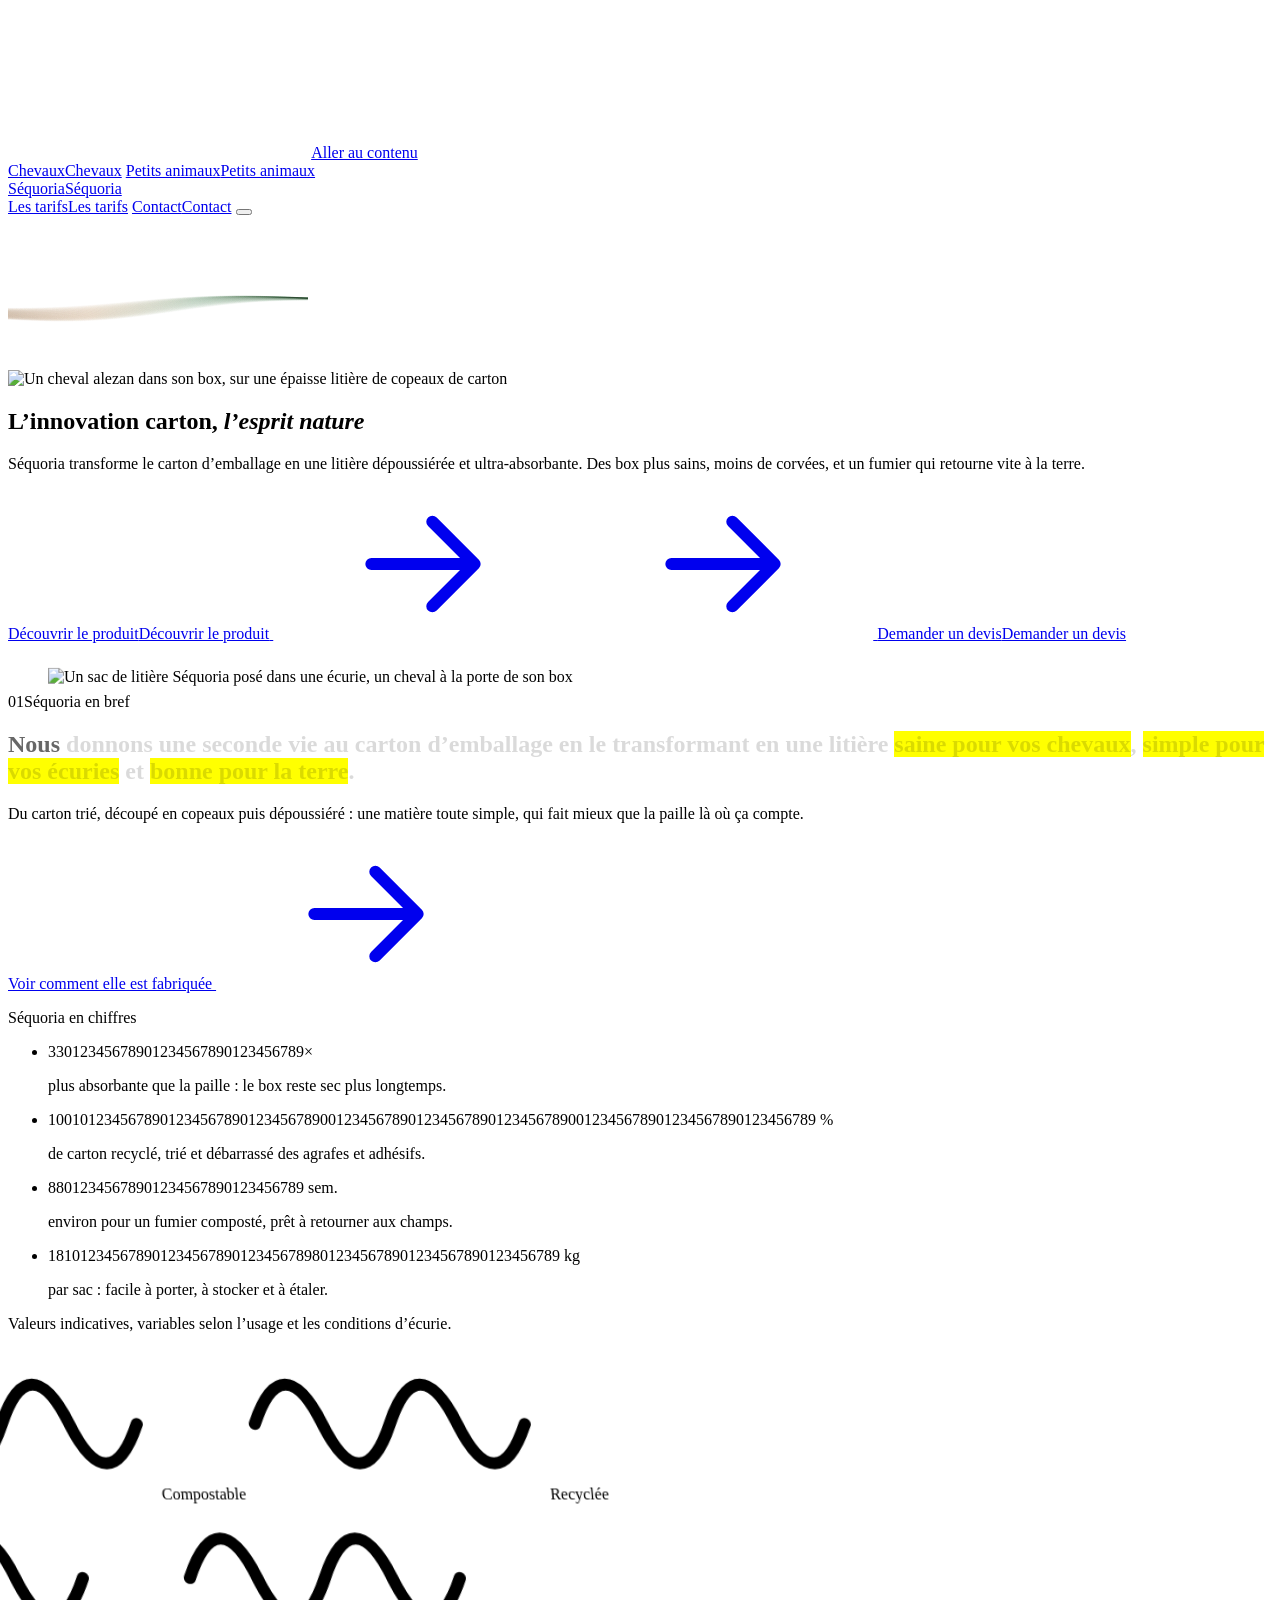
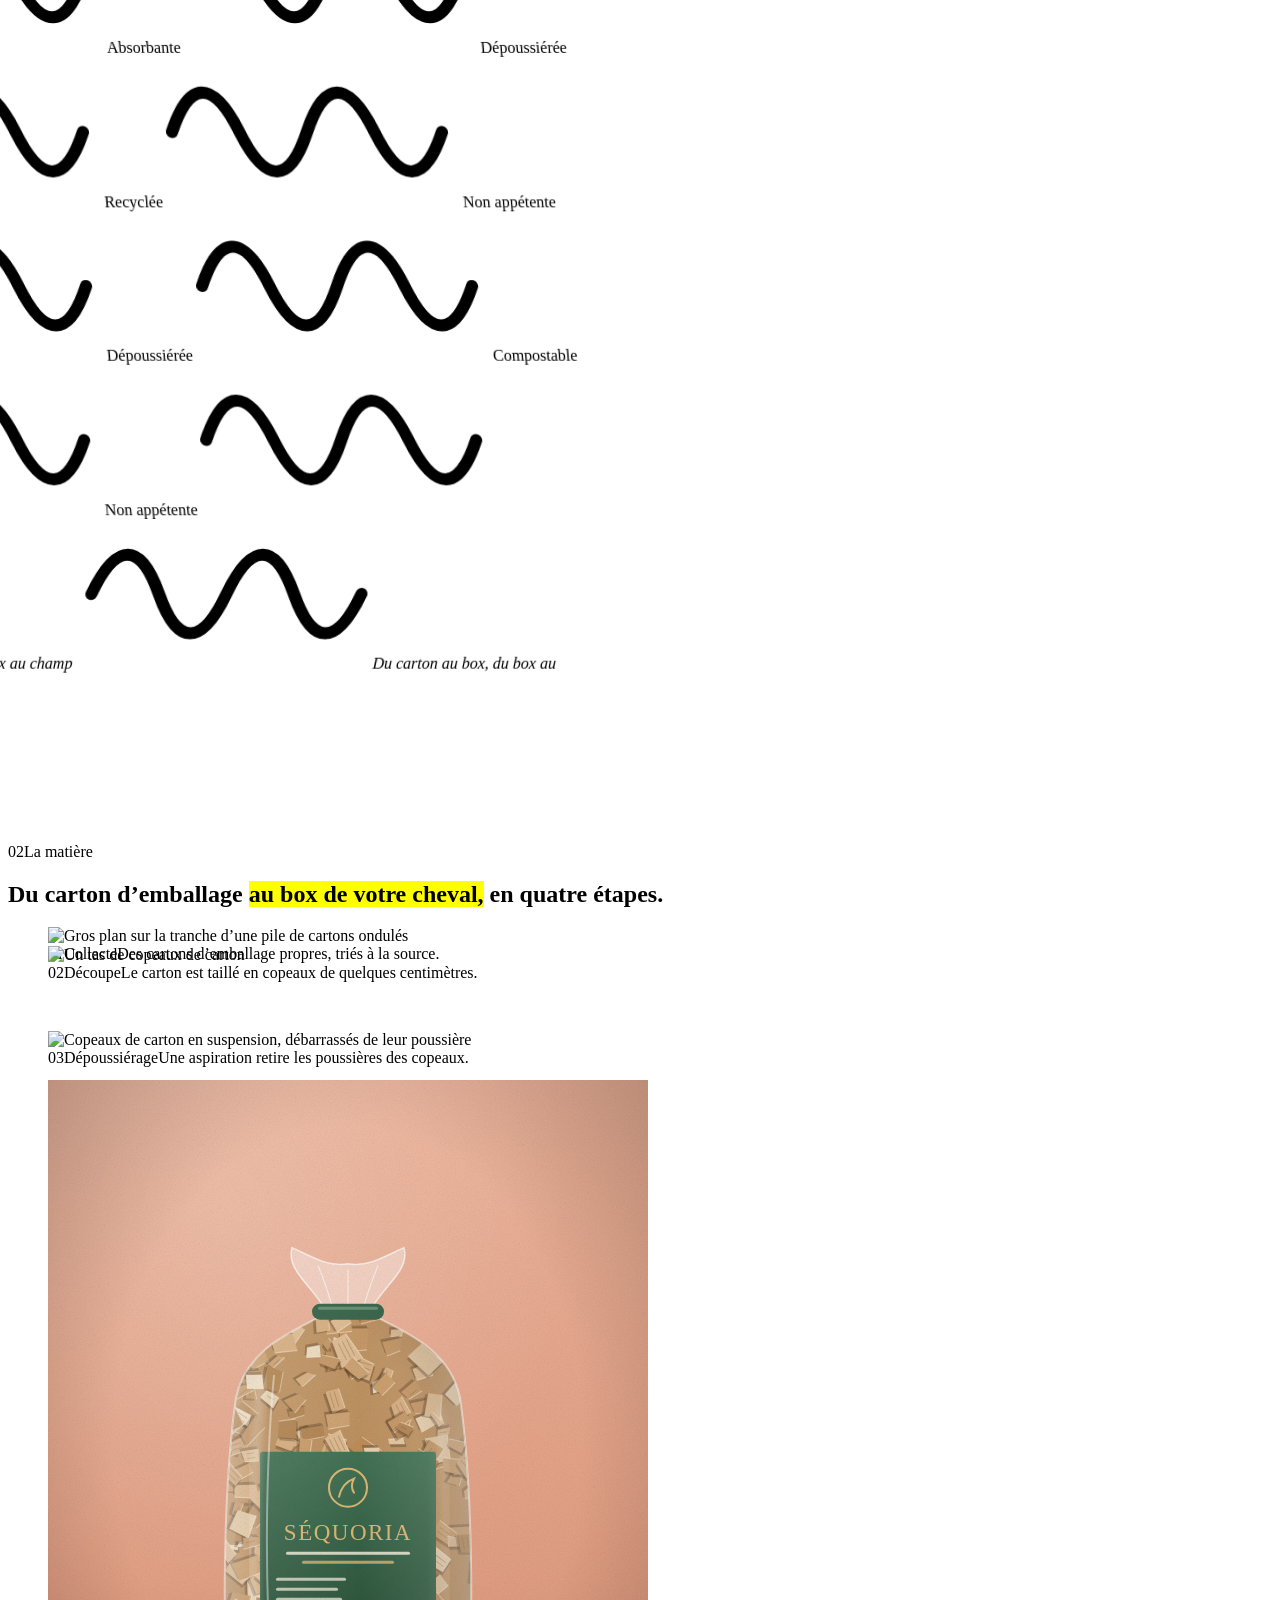
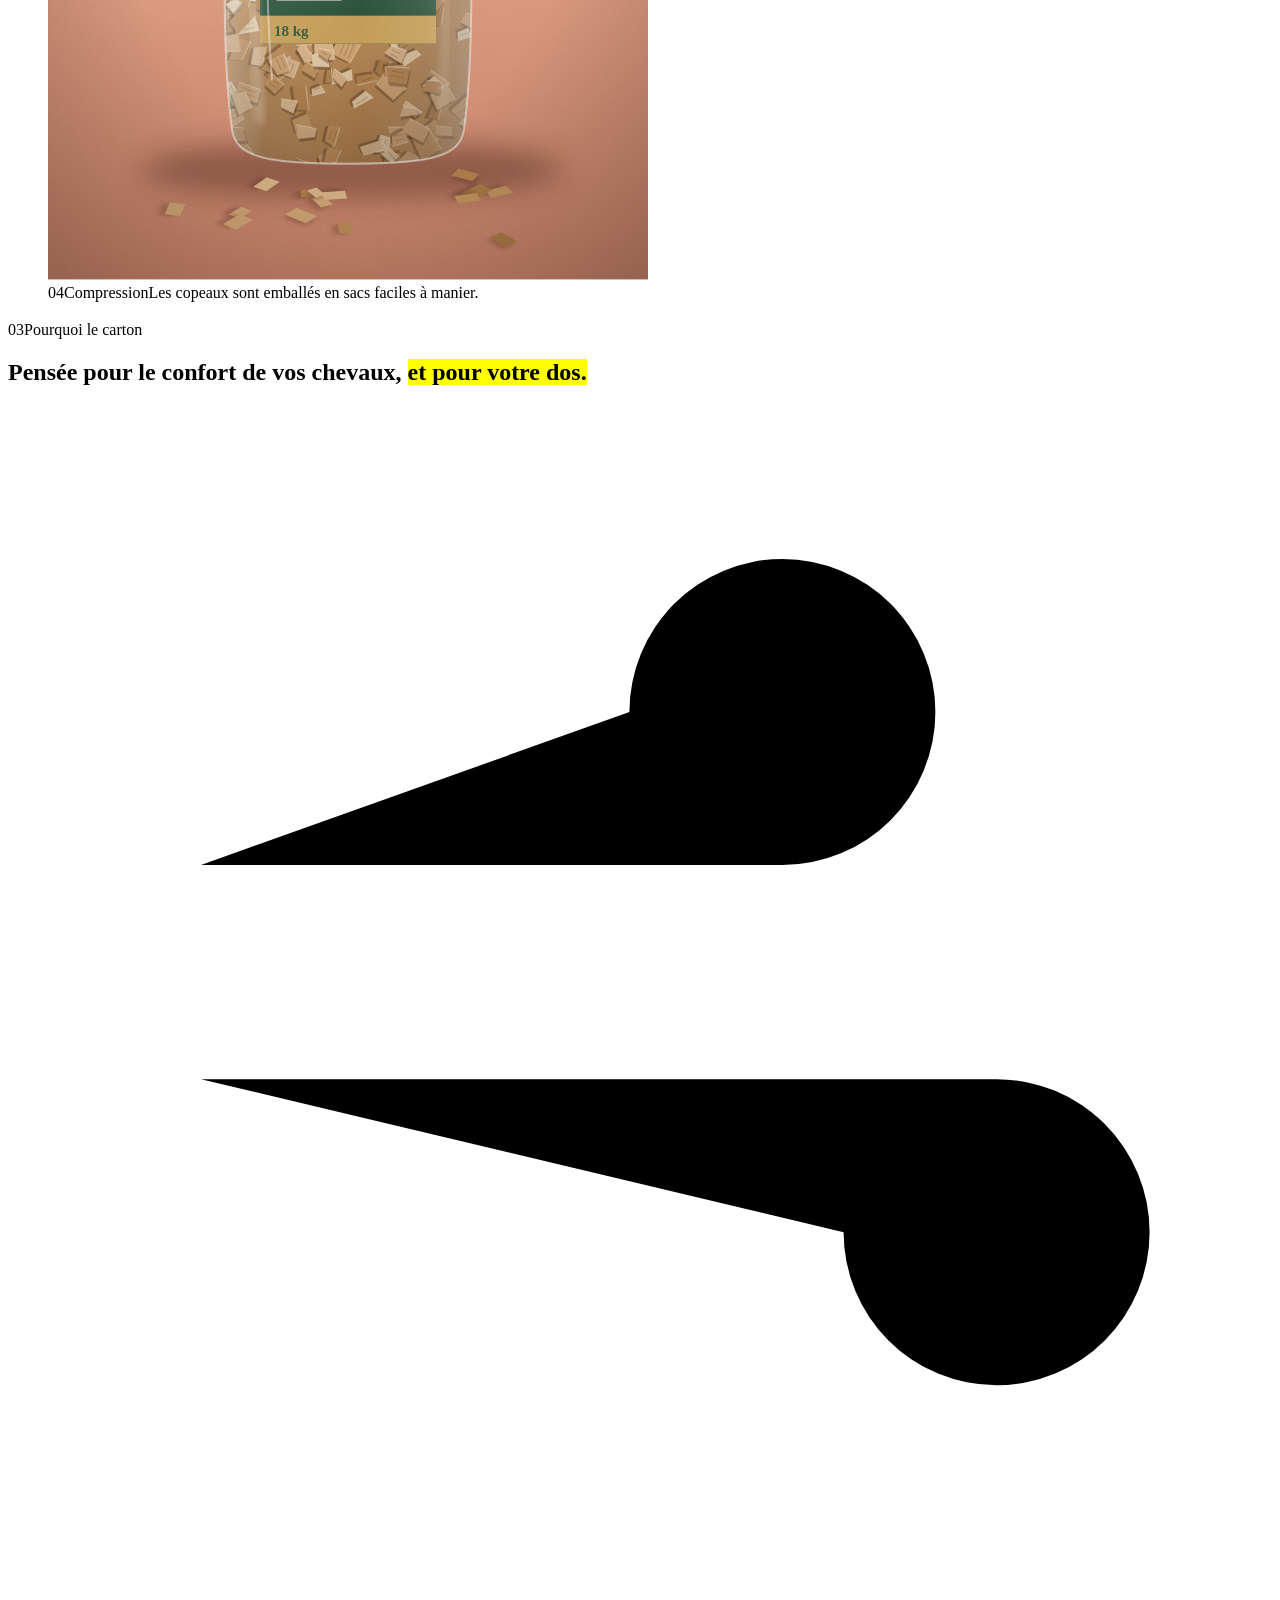
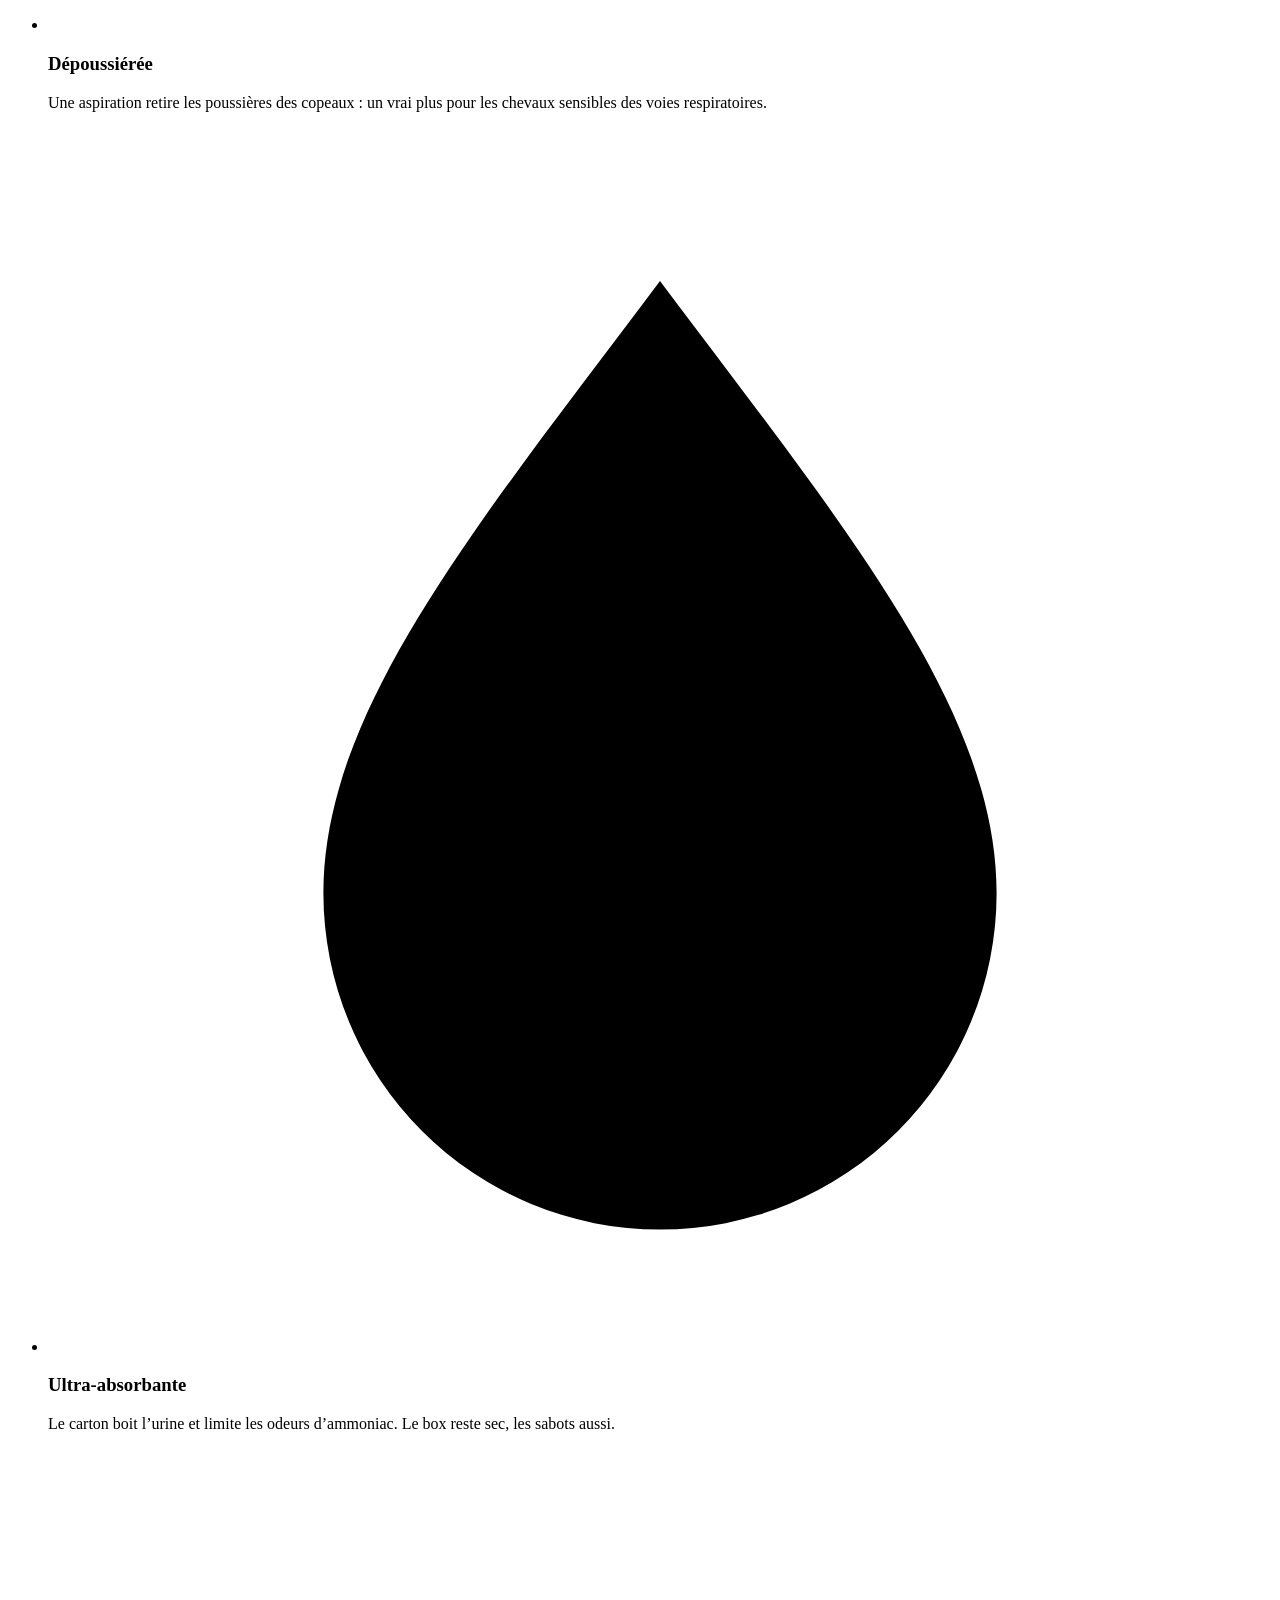
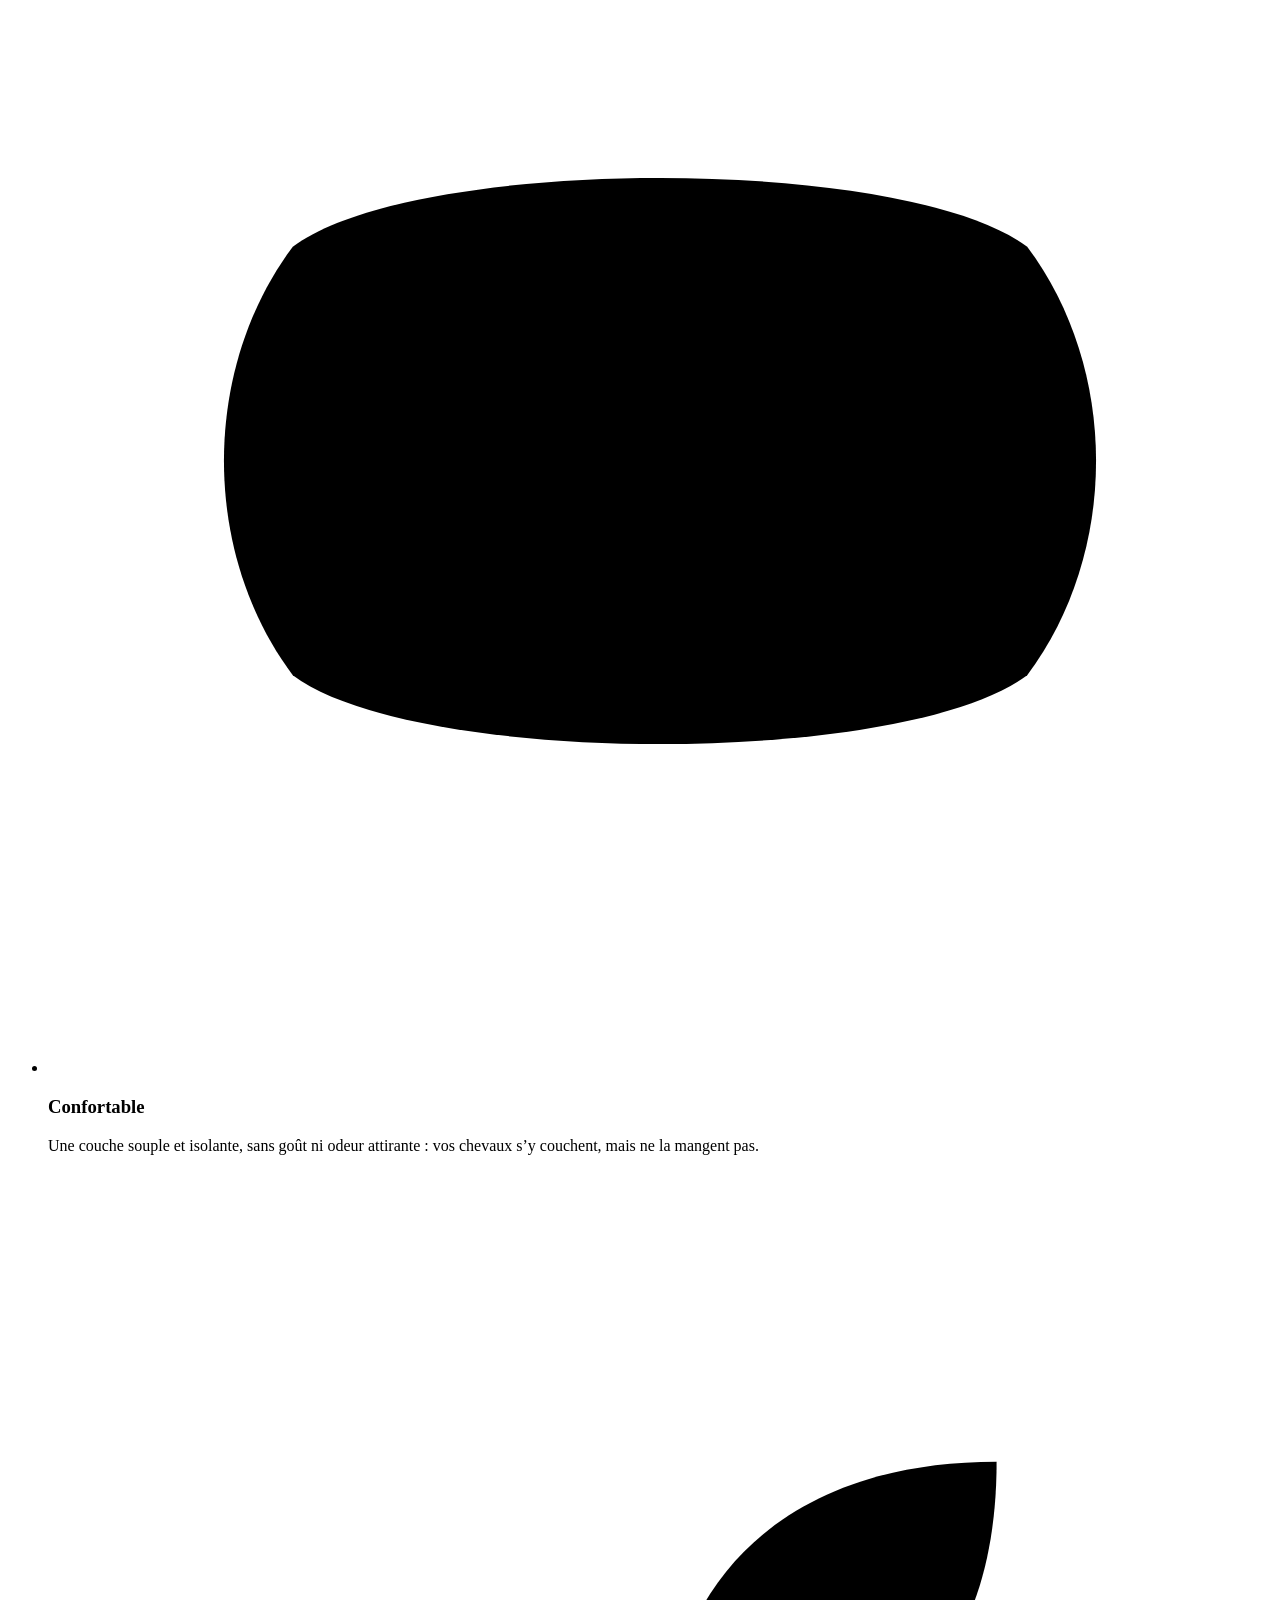
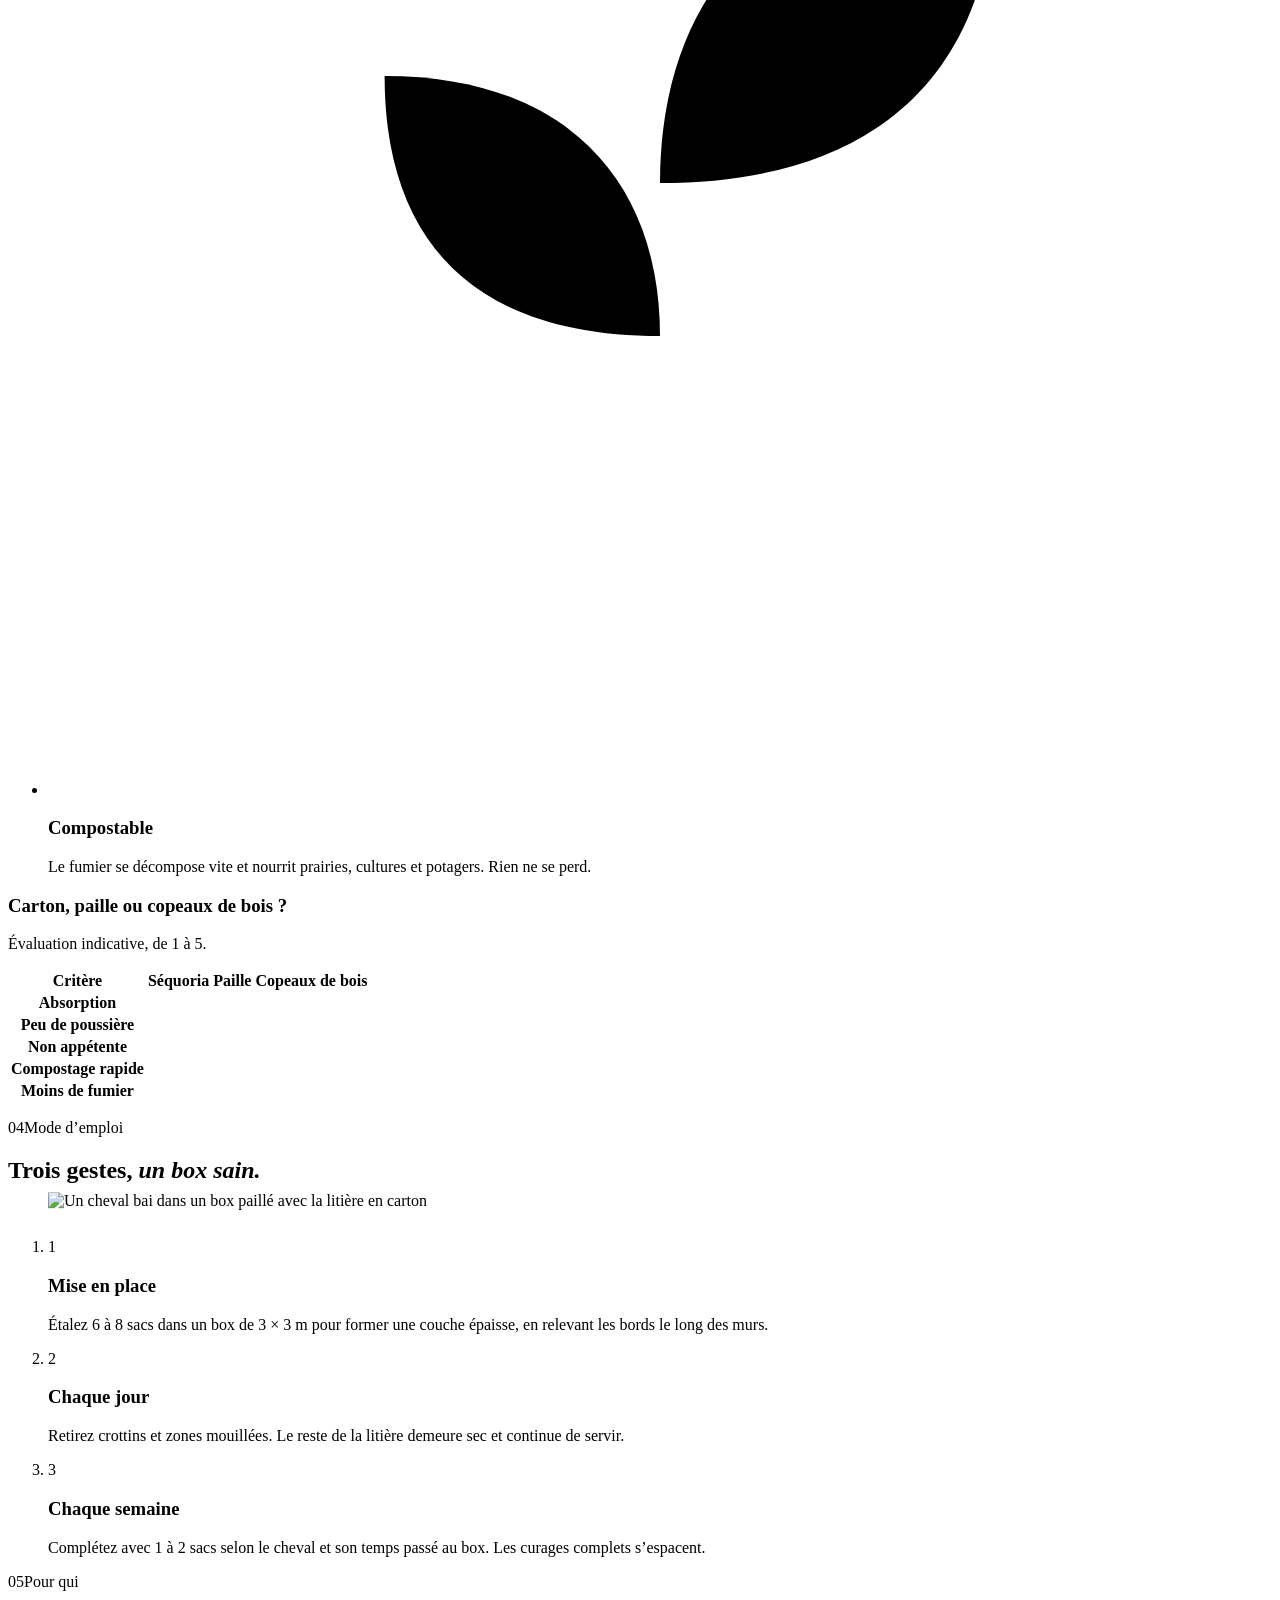
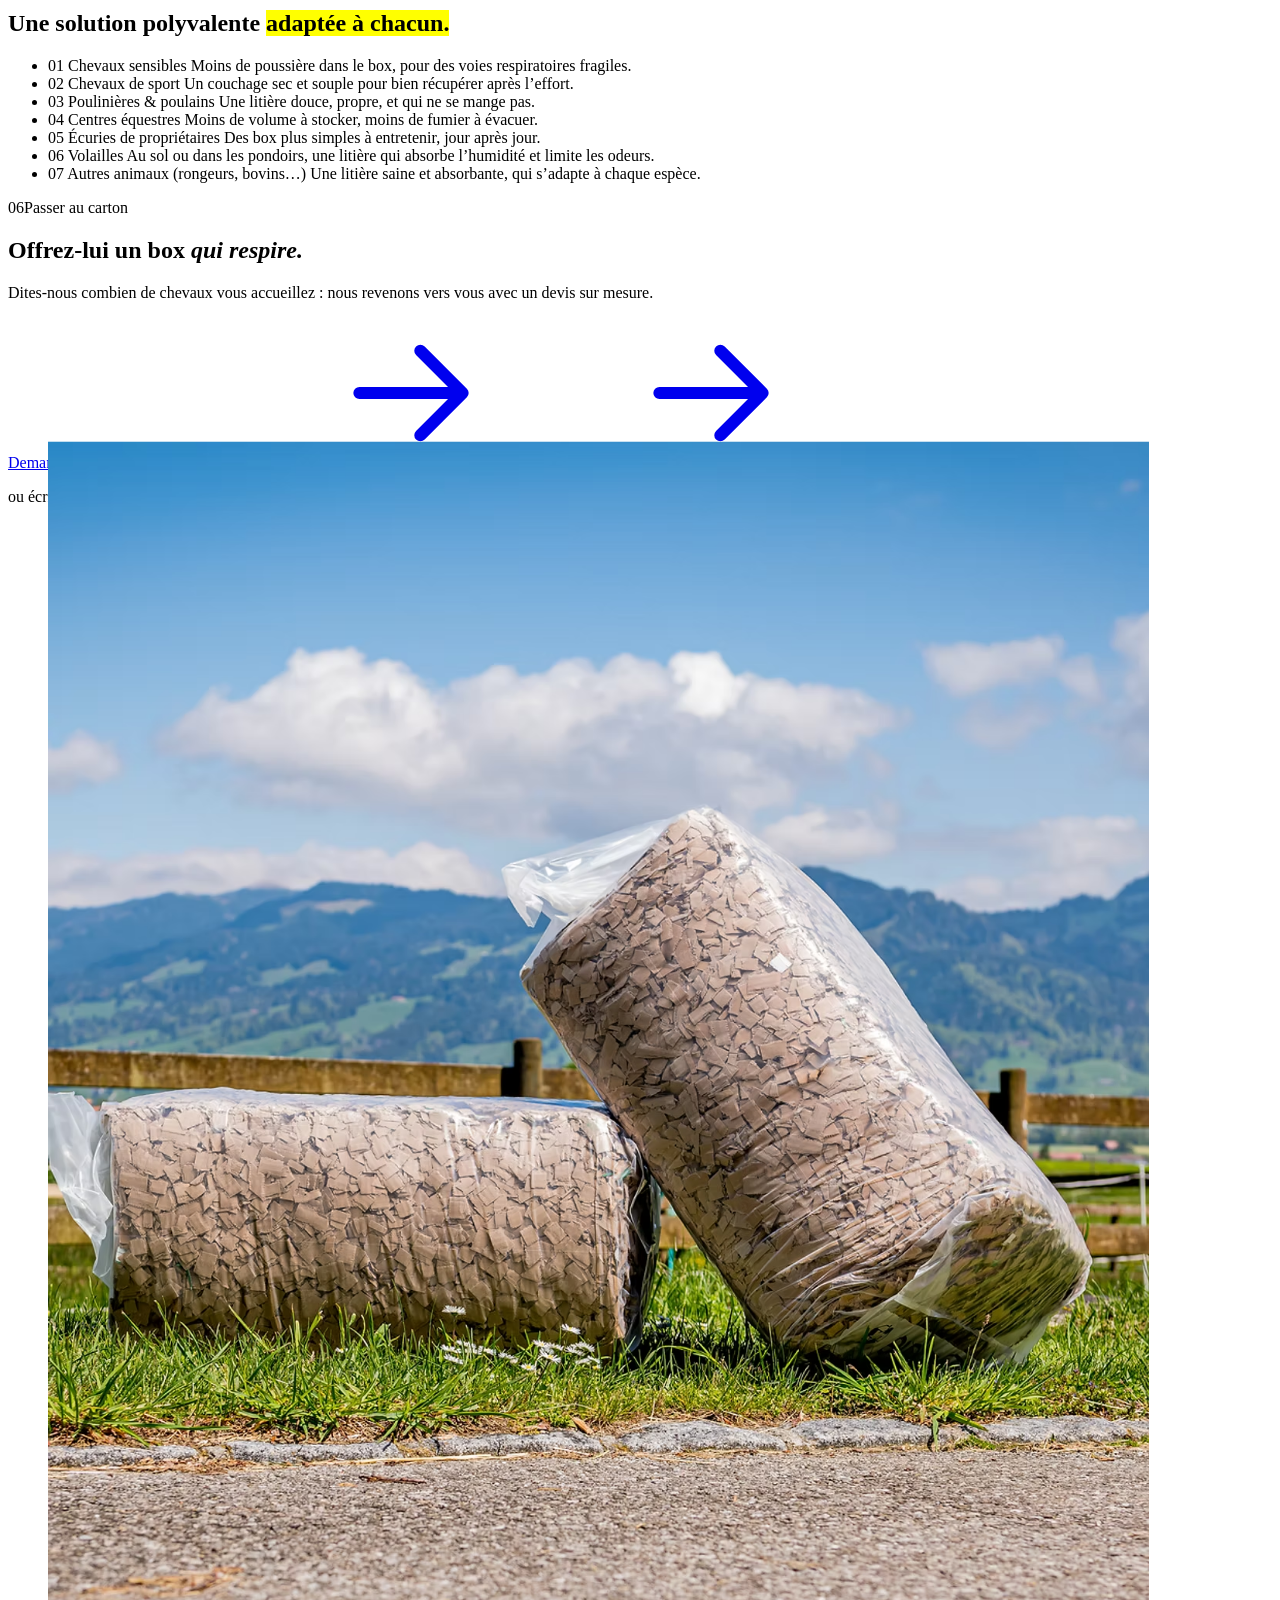
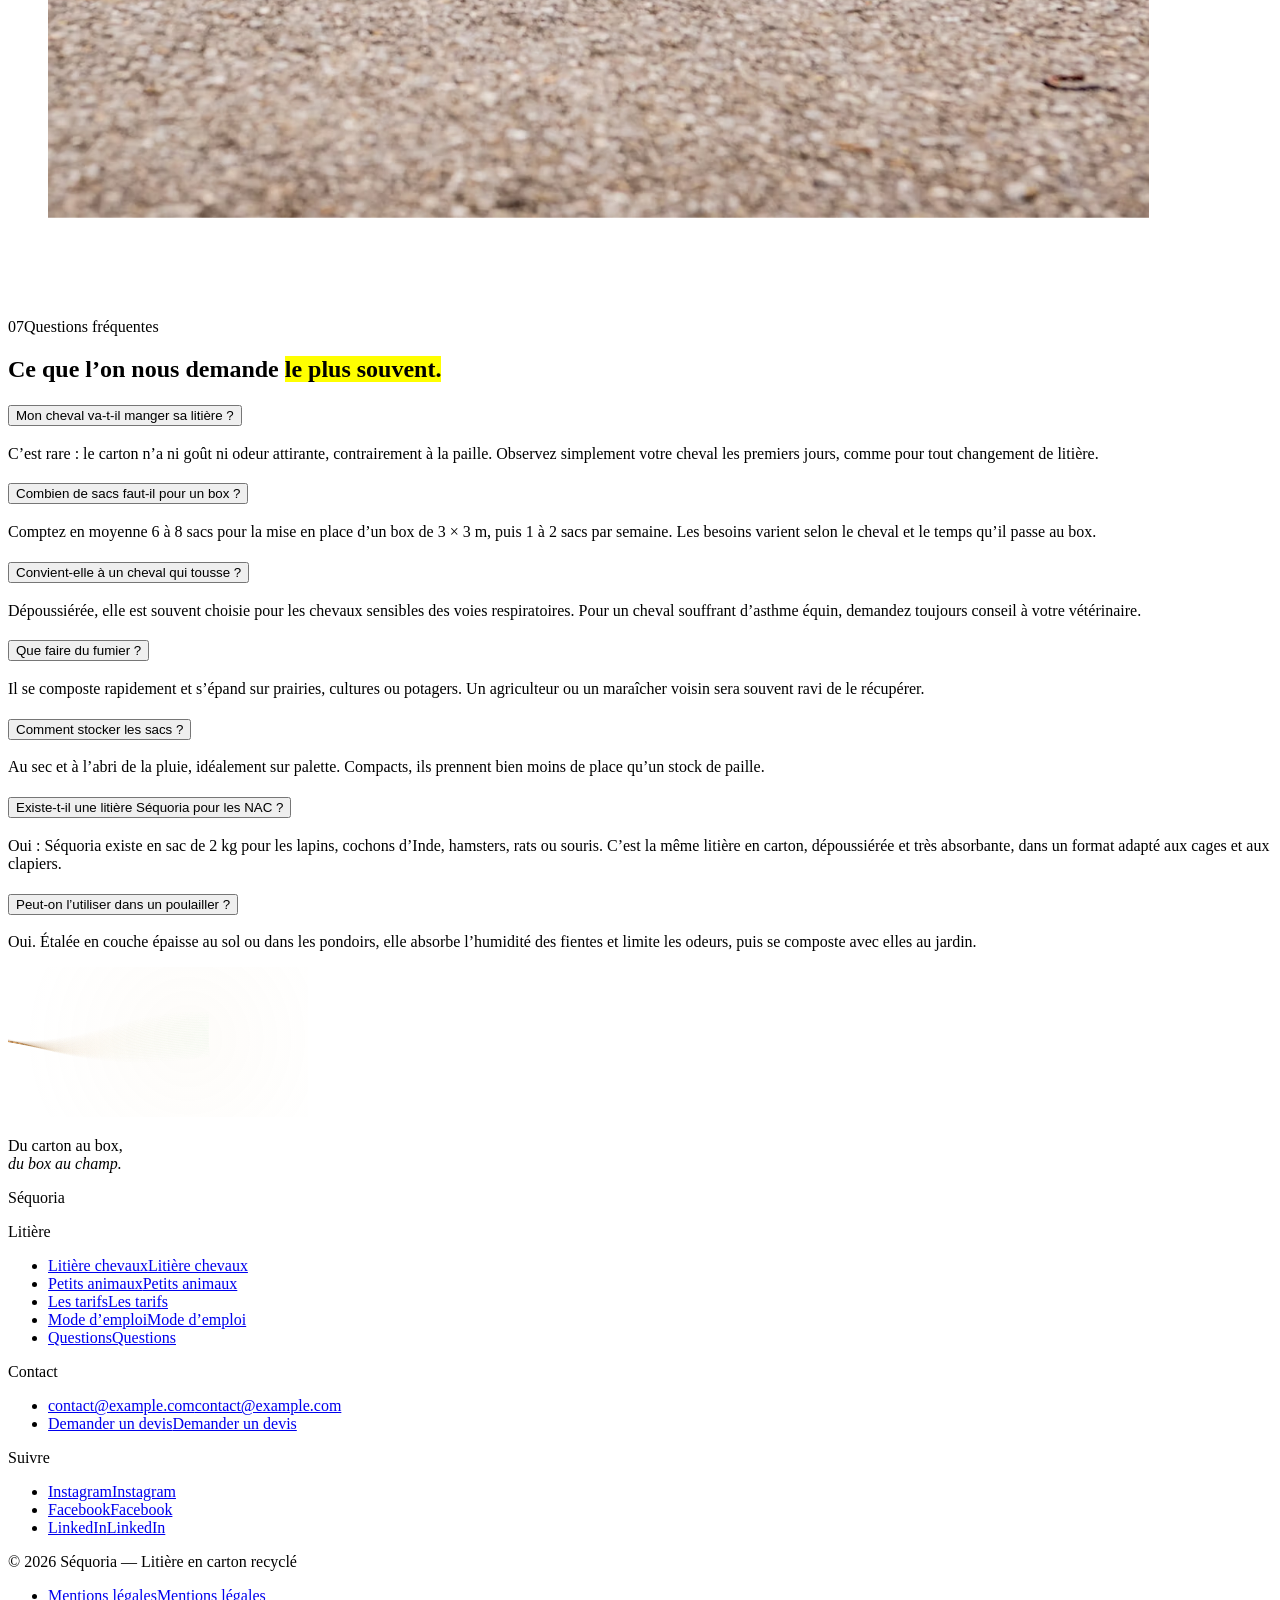
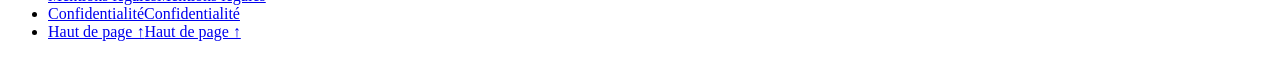
==== index.html @ c85a1c5a "Remplacer « balles » par « sacs » sur tout le site - Mode d'emploi, FAQ et estimateur : quantités ex" ====
<!doctype html>
<html lang="fr">
<head>
  <meta charset="utf-8">
  <meta name="viewport" content="width=device-width, initial-scale=1, viewport-fit=cover">
  <title>Séquoria — Litière en carton recyclé pour chevaux et petits animaux</title>
  <meta name="description" content="Séquoria transforme le carton d’emballage en une litière dépoussiérée, ultra-absorbante et compostable, pour les chevaux et les petits animaux (NAC).">
  <meta name="theme-color" content="#dde9d8">
  <link rel="canonical" href="https://dynaspley.github.io/Sequoria/">
  <meta property="og:type" content="website">
  <meta property="og:locale" content="fr_FR">
  <meta property="og:site_name" content="Séquoria">
  <meta property="og:title" content="Séquoria — Litière en carton recyclé pour chevaux et petits animaux">
  <meta property="og:description" content="Séquoria transforme le carton d’emballage en une litière dépoussiérée, ultra-absorbante et compostable, pour les chevaux et les petits animaux (NAC).">
  <meta property="og:url" content="https://dynaspley.github.io/Sequoria/">
  <meta property="og:image" content="https://dynaspley.github.io/Sequoria/assets/img/og-image.jpg">
  <meta name="twitter:card" content="summary_large_image">
  <link rel="icon" href="assets/img/icons/favicon.svg" type="image/svg+xml">
  <link rel="apple-touch-icon" href="assets/img/icons/apple-touch-icon.png">
  <link rel="manifest" href="site.webmanifest">
  <link rel="preconnect" href="https://fonts.googleapis.com">
  <link rel="preconnect" href="https://fonts.gstatic.com" crossorigin>
  <link rel="stylesheet" href="https://fonts.googleapis.com/css2?family=Fraunces:opsz,wght,SOFT,WONK@9..144,300..500,0..100,0..1&family=Instrument+Serif:ital@0;1&display=swap">
  <link rel="stylesheet" href="assets/css/style.css?v=26">
  <script>
    document.documentElement.classList.add('js');
    // Filet de sécurité : si le script principal ne se charge pas, tout le contenu reste visible.
    setTimeout(function () { if (!window.siteReady) document.documentElement.classList.remove('js'); }, 3000);
  </script>
  <script src="assets/js/main.js?v=26" defer></script>
</head>
<body>
  <svg class="sprite" aria-hidden="true" focusable="false">
    <symbol id="i-arrow" viewBox="0 0 16 16"><path d="M2.5 8h11M9 3.5 13.5 8 9 12.5" fill="none" stroke="currentColor" stroke-width="1.3" stroke-linecap="round" stroke-linejoin="round"/></symbol>
    <symbol id="i-wave" viewBox="0 0 40 20"><path d="M2 10C4.9 3 8.1 3 11 10s6.1 7 9 0 6.1-7 9 0 6.1 7 9 0" fill="none" stroke="currentColor" stroke-width="1.6" stroke-linecap="round"/></symbol>
  </svg>

  <a class="skip-link" href="#contenu">Aller au contenu</a>

  <!-- ============ Navigation flottante ============ -->
  <header class="nav" data-nav>
    <nav class="nav__pill" aria-label="Navigation principale">
      <div class="nav__side">
        <a class="nav__link" href="litiere-chevaux/" data-roll>Chevaux</a>
        <a class="nav__link" href="litiere-nac/" data-roll>Petits animaux</a>
      </div>
      <a class="nav__brand" href="#top" aria-label="Séquoria, retour à l’accueil">
        <span data-roll>Séquoria</span>
      </a>
      <div class="nav__side nav__side--end">
        <a class="nav__link" href="tarifs/" data-roll>Les tarifs</a>
        <a class="nav__link" href="contact/" data-roll>Contact</a>
        <button class="nav__toggle" type="button" aria-expanded="false" aria-controls="menu" aria-label="Ouvrir le menu">
          <span class="nav__dots" aria-hidden="true"><i></i><i></i><i></i></span>
        </button>
      </div>
    </nav>
  </header>

  <div class="menu" id="menu" hidden>
    <div class="menu__inner container">
      <ol class="menu__list">
        <li style="--i:0"><a class="menu__link" href="#top"><span class="menu__num">01</span><span class="menu__label">Accueil</span></a></li>
        <li style="--i:1"><a class="menu__link" href="litiere-chevaux/"><span class="menu__num">02</span><span class="menu__label">Litière chevaux</span></a></li>
        <li style="--i:2"><a class="menu__link" href="litiere-nac/"><span class="menu__num">03</span><span class="menu__label">Litière petits animaux</span></a></li>
        <li style="--i:3"><a class="menu__link" href="tarifs/"><span class="menu__num">04</span><span class="menu__label">Les tarifs</span></a></li>
        <li style="--i:4"><a class="menu__link" href="#usage"><span class="menu__num">05</span><span class="menu__label">Mode d’emploi</span></a></li>
        <li style="--i:5"><a class="menu__link" href="#faq"><span class="menu__num">06</span><span class="menu__label">Questions fréquentes</span></a></li>
        <li style="--i:6"><a class="menu__link" href="contact/"><span class="menu__num">07</span><span class="menu__label">Demander un devis</span></a></li>
      </ol>
      <div class="menu__foot">
        <p>Du carton au box, <em>du box au champ.</em></p>
        <a class="link link--light" href="mailto:contact@example.com">contact@example.com</a>
      </div>
    </div>
  </div>

  <main id="contenu">
    <!-- ============ Hero ============ -->
    <section class="hero" id="top" data-hero>
      <canvas class="hero__canvas" data-ribbon="hero" aria-hidden="true"></canvas>
      <div class="hero__visual">
        <img src="assets/img/photos/sequoria-cheval-copeaux.jpg" alt="Un cheval alezan dans son box, sur une épaisse litière de copeaux de carton" width="1264" height="843" fetchpriority="high" decoding="async">
      </div>
      <div class="hero__veil" aria-hidden="true"></div>
      <div class="hero__inner container">
        <div class="hero__main">
          <h1 class="hero__title">
            <span class="hero__line"><span class="hero__line-i">L’innovation</span></span>
            <span class="hero__line"><span class="hero__line-i">carton,</span></span>
            <span class="hero__line hero__line--accent"><em class="hero__line-i">l’esprit nature</em></span>
          </h1>
          <div class="hero__aside">
            <p class="hero__lead" data-hero-fade>Séquoria transforme le carton d’emballage en une litière dépoussiérée et ultra‑absorbante. Des box plus sains, moins de corvées, et un fumier qui retourne vite à la terre.</p>
            <div class="hero__actions" data-hero-fade>
              <a class="btn btn--primary" href="litiere-chevaux/" data-magnetic>
                <span class="btn__label" data-roll>Découvrir le produit</span>
                <span class="btn__icon" aria-hidden="true"><svg><use href="#i-arrow"/></svg><svg><use href="#i-arrow"/></svg></span>
              </a>
              <a class="btn btn--ghost" href="contact/" data-magnetic>
                <span class="btn__label" data-roll>Demander un devis</span>
              </a>
            </div>
          </div>
        </div>
      </div>
    </section>

    <div class="sheet">
      <!-- ============ 01 — Séquoria en bref ============ -->
      <section class="section manifesto" id="manifeste">
        <div class="container">
          <div class="intro-card">
            <figure class="photo intro-card__photo" data-photo>
              <div class="photo__media" data-speed="-0.04">
                <img src="assets/img/photos/sequoria-sac-ecurie.jpg" alt="Un sac de litière Séquoria posé dans une écurie, un cheval à la porte de son box" width="1407" height="768" loading="lazy" decoding="async">
              </div>
            </figure>
            <div class="intro-card__content">
              <p class="kicker" data-reveal><span>01</span>Séquoria en bref</p>
              <h2 class="heading-lg statement" data-fill>Nous donnons une seconde vie au carton d’emballage en le transformant en une litière <mark>saine pour vos chevaux</mark>, <mark>simple pour vos écuries</mark> et <mark>bonne pour la terre</mark>.</h2>
              <p class="manifesto__text" data-reveal>Du carton trié, découpé en copeaux puis dépoussiéré&nbsp;: une matière toute simple, qui fait mieux que la paille là où ça compte.</p>
              <p class="manifesto__more" data-reveal><a class="link" href="#matiere">Voir comment elle est fabriquée <svg class="icon" aria-hidden="true"><use href="#i-arrow"/></svg></a></p>
            </div>
          </div>
        </div>
      </section>

      <!-- ============ Chiffres clés ============ -->
      <!-- Chiffres indicatifs : à remplacer par les données réelles de votre produit. -->
      <section class="stats" aria-labelledby="stats-title">
        <div class="container">
          <p class="kicker" id="stats-title" data-reveal>Séquoria en chiffres</p>
          <ul class="stats__grid">
            <li data-reveal style="--i:0">
              <div class="stat">
                <p class="stat__num"><span data-count="3">3</span><span class="stat__unit">×</span></p>
                <p class="stat__label">plus absorbante que la paille&nbsp;: le box reste sec plus longtemps.</p>
              </div>
            </li>
            <li data-reveal style="--i:1">
              <div class="stat">
                <p class="stat__num"><span data-count="100">100</span><span class="stat__unit">&nbsp;%</span></p>
                <p class="stat__label">de carton recyclé, trié et débarrassé des agrafes et adhésifs.</p>
              </div>
            </li>
            <li data-reveal style="--i:2">
              <div class="stat">
                <p class="stat__num"><span data-count="8">8</span><span class="stat__unit">&nbsp;sem.</span></p>
                <p class="stat__label">environ pour un fumier composté, prêt à retourner aux champs.</p>
              </div>
            </li>
            <li data-reveal style="--i:3">
              <div class="stat">
                <p class="stat__num"><span data-count="18">18</span><span class="stat__unit">&nbsp;kg</span></p>
                <p class="stat__label">par sac&nbsp;: facile à porter, à stocker et à étaler.</p>
              </div>
            </li>
          </ul>
          <p class="stats__note" data-reveal>Valeurs indicatives, variables selon l’usage et les conditions d’écurie.</p>
        </div>
      </section>

      <!-- ============ Bandeau typographique ============ -->
      <section class="band" aria-label="Les qualités de Séquoria">
        <div class="band__row" data-marquee="-1" data-marquee-speed="36">
          <div class="band__track">
            <span class="band__item">Absorbante</span><svg class="band__sep" aria-hidden="true"><use href="#i-wave"/></svg>
            <span class="band__item">Dépoussiérée</span><svg class="band__sep" aria-hidden="true"><use href="#i-wave"/></svg>
            <span class="band__item">Compostable</span><svg class="band__sep" aria-hidden="true"><use href="#i-wave"/></svg>
            <span class="band__item">Recyclée</span><svg class="band__sep" aria-hidden="true"><use href="#i-wave"/></svg>
            <span class="band__item">Non appétente</span><svg class="band__sep" aria-hidden="true"><use href="#i-wave"/></svg>
          </div>
        </div>
        <div class="band__row band__row--alt" data-marquee="1" data-marquee-speed="28">
          <div class="band__track">
            <span class="band__item"><em>Du carton au box, du box au champ</em></span><svg class="band__sep" aria-hidden="true"><use href="#i-wave"/></svg>
          </div>
        </div>
      </section>

      <!-- ============ 02 — La matière ============ -->
      <section class="section matiere" id="matiere">
        <div class="container">
          <header class="section-head center">
            <p class="kicker" data-reveal><span>02</span>La matière</p>
            <h2 class="heading-lg" data-split>Du carton d’emballage <mark>au box de votre cheval</mark>, en quatre étapes.</h2>
          </header>
          <!-- Visuels provisoires : remplacez les SVG par vos photos produit (format 3:4). -->
          <div class="specimens">
            <figure class="specimen" style="--i:0">
              <div class="specimen__frame"><div class="specimen__media"><img class="specimen__img" src="assets/img/illustrations/specimen-cannelure.svg" alt="Gros plan sur la tranche d’une pile de cartons ondulés" width="600" height="800" loading="lazy"></div></div>
              <figcaption class="specimen__cap"><span class="specimen__num">01</span><span class="specimen__title">Collecte</span><span class="specimen__text">Des cartons d’emballage propres, triés à la source.</span></figcaption>
            </figure>
            <figure class="specimen" style="--i:1" data-speed="-0.06">
              <div class="specimen__frame"><div class="specimen__media"><img class="specimen__img" src="assets/img/illustrations/specimen-copeaux.svg" alt="Un tas de copeaux de carton" width="600" height="800" loading="lazy"></div></div>
              <figcaption class="specimen__cap"><span class="specimen__num">02</span><span class="specimen__title">Découpe</span><span class="specimen__text">Le carton est taillé en copeaux de quelques centimètres.</span></figcaption>
            </figure>
            <figure class="specimen" style="--i:2">
              <div class="specimen__frame"><div class="specimen__media"><img class="specimen__img" src="assets/img/illustrations/specimen-depoussierage.svg" alt="Copeaux de carton en suspension, débarrassés de leur poussière" width="600" height="800" loading="lazy"></div></div>
              <figcaption class="specimen__cap"><span class="specimen__num">03</span><span class="specimen__title">Dépoussiérage</span><span class="specimen__text">Une aspiration retire les poussières des copeaux.</span></figcaption>
            </figure>
            <figure class="specimen" style="--i:3" data-speed="-0.06">
              <div class="specimen__frame"><div class="specimen__media"><img class="specimen__img" src="assets/img/illustrations/specimen-sac.svg" alt="Un sac de litière Séquoria rempli de copeaux de carton, fermé par un lien" width="600" height="800" loading="lazy"></div></div>
              <figcaption class="specimen__cap"><span class="specimen__num">04</span><span class="specimen__title">Compression</span><span class="specimen__text">Les copeaux sont emballés en sacs faciles à manier.</span></figcaption>
            </figure>
          </div>
        </div>
      </section>

      <!-- ============ 03 — Avantages ============ -->
      <section class="section avantages" id="avantages">
        <div class="container">
          <header class="section-head center">
            <p class="kicker" data-reveal><span>03</span>Pourquoi le carton</p>
            <h2 class="heading-lg" data-split>Pensée pour le confort de vos chevaux, <mark>et pour votre dos</mark>.</h2>
          </header>
          <ul class="benefits">
            <li data-reveal style="--i:0">
              <article class="benefit">
                <svg class="benefit__icon" viewBox="0 0 40 40" aria-hidden="true"><path pathLength="1" d="M5 15h19a5 5 0 1 0-5-5"/><path pathLength="1" d="M5 22h26a5 5 0 1 1-5 5"/><path pathLength="1" d="M5 29h12"/></svg>
                <h3 class="benefit__title">Dépoussiérée</h3>
                <p class="benefit__text">Une aspiration retire les poussières des copeaux&nbsp;: un vrai plus pour les chevaux sensibles des voies respiratoires.</p>
              </article>
            </li>
            <li data-reveal style="--i:1">
              <article class="benefit">
                <svg class="benefit__icon" viewBox="0 0 40 40" aria-hidden="true"><path pathLength="1" d="M20 5c6 8 11 14 11 20a11 11 0 0 1-22 0c0-6 5-12 11-20Z"/><path pathLength="1" d="M14.5 26a5.5 5.5 0 0 0 5.5 5.5"/></svg>
                <h3 class="benefit__title">Ultra‑absorbante</h3>
                <p class="benefit__text">Le carton boit l’urine et limite les odeurs d’ammoniac. Le box reste sec, les sabots aussi.</p>
              </article>
            </li>
            <li data-reveal style="--i:2">
              <article class="benefit">
                <svg class="benefit__icon" viewBox="0 0 40 40" aria-hidden="true"><path pathLength="1" d="M8 13c4-3 20-3 24 0 3 4 3 10 0 14-4 3-20 3-24 0-3-4-3-10 0-14Z"/><path pathLength="1" d="M12 20h16"/></svg>
                <h3 class="benefit__title">Confortable</h3>
                <p class="benefit__text">Une couche souple et isolante, sans goût ni odeur attirante&nbsp;: vos chevaux s’y couchent, mais ne la mangent pas.</p>
              </article>
            </li>
            <li data-reveal style="--i:3">
              <article class="benefit">
                <svg class="benefit__icon" viewBox="0 0 40 40" aria-hidden="true"><path pathLength="1" d="M20 34V17"/><path pathLength="1" d="M20 20c0-6.5 4-10.5 11-10.5 0 7-4 10.5-11 10.5Z"/><path pathLength="1" d="M20 25c0-5-3-8.5-9-8.5 0 5.5 3 8.5 9 8.5Z"/><path pathLength="1" d="M11 34h18"/></svg>
                <h3 class="benefit__title">Compostable</h3>
                <p class="benefit__text">Le fumier se décompose vite et nourrit prairies, cultures et potagers. Rien ne se perd.</p>
              </article>
            </li>
          </ul>

          <!-- Évaluation indicative : à valider avec vos propres essais. -->
          <div class="compare" data-reveal>
            <div class="compare__head">
              <h3 class="heading-sm">Carton, paille ou copeaux de bois&nbsp;?</h3>
              <p class="compare__note">Évaluation indicative, de 1 à 5.</p>
            </div>
            <table class="compare__table">
              <thead>
                <tr>
                  <th scope="col"><span class="sr-only">Critère</span></th>
                  <th scope="col" class="is-us"><span class="tag">Séquoria</span></th>
                  <th scope="col">Paille</th>
                  <th scope="col">Copeaux de bois</th>
                </tr>
              </thead>
              <tbody>
                <tr>
                  <th scope="row">Absorption</th>
                  <td class="is-us"><span class="rating" data-v="5" role="img" aria-label="5 sur 5"><i></i><i></i><i></i><i></i><i></i></span></td>
                  <td><span class="rating" data-v="2" role="img" aria-label="2 sur 5"><i></i><i></i><i></i><i></i><i></i></span></td>
                  <td><span class="rating" data-v="3" role="img" aria-label="3 sur 5"><i></i><i></i><i></i><i></i><i></i></span></td>
                </tr>
                <tr>
                  <th scope="row">Peu de poussière</th>
                  <td class="is-us"><span class="rating" data-v="5" role="img" aria-label="5 sur 5"><i></i><i></i><i></i><i></i><i></i></span></td>
                  <td><span class="rating" data-v="2" role="img" aria-label="2 sur 5"><i></i><i></i><i></i><i></i><i></i></span></td>
                  <td><span class="rating" data-v="3" role="img" aria-label="3 sur 5"><i></i><i></i><i></i><i></i><i></i></span></td>
                </tr>
                <tr>
                  <th scope="row">Non appétente</th>
                  <td class="is-us"><span class="rating" data-v="5" role="img" aria-label="5 sur 5"><i></i><i></i><i></i><i></i><i></i></span></td>
                  <td><span class="rating" data-v="1" role="img" aria-label="1 sur 5"><i></i><i></i><i></i><i></i><i></i></span></td>
                  <td><span class="rating" data-v="5" role="img" aria-label="5 sur 5"><i></i><i></i><i></i><i></i><i></i></span></td>
                </tr>
                <tr>
                  <th scope="row">Compostage rapide</th>
                  <td class="is-us"><span class="rating" data-v="5" role="img" aria-label="5 sur 5"><i></i><i></i><i></i><i></i><i></i></span></td>
                  <td><span class="rating" data-v="4" role="img" aria-label="4 sur 5"><i></i><i></i><i></i><i></i><i></i></span></td>
                  <td><span class="rating" data-v="2" role="img" aria-label="2 sur 5"><i></i><i></i><i></i><i></i><i></i></span></td>
                </tr>
                <tr>
                  <th scope="row">Moins de fumier</th>
                  <td class="is-us"><span class="rating" data-v="4" role="img" aria-label="4 sur 5"><i></i><i></i><i></i><i></i><i></i></span></td>
                  <td><span class="rating" data-v="1" role="img" aria-label="1 sur 5"><i></i><i></i><i></i><i></i><i></i></span></td>
                  <td><span class="rating" data-v="3" role="img" aria-label="3 sur 5"><i></i><i></i><i></i><i></i><i></i></span></td>
                </tr>
              </tbody>
            </table>
          </div>
        </div>
      </section>

      <!-- ============ 04 — Mode d'emploi ============ -->
      <section class="section usage" id="usage">
        <div class="container">
          <div class="usage__panel" data-usage>
            <div class="usage__intro">
              <header class="usage__head">
                <p class="kicker kicker--light" data-reveal><span>04</span>Mode d’emploi</p>
                <h2 class="display" data-split>Trois gestes, <em>un box sain.</em></h2>
              </header>
              <figure class="photo usage__photo" data-photo>
                <div class="photo__media" data-speed="-0.05">
                  <picture>
                    <source type="image/avif" srcset="assets/img/photos/sequoria-box-cheval.avif">
                    <img src="assets/img/photos/sequoria-box-cheval.jpg" alt="Un cheval bai dans un box paillé avec la litière en carton" width="1080" height="710" loading="lazy" decoding="async">
                  </picture>
                </div>
              </figure>
            </div>
            <div class="usage__body">
              <div class="usage__track" aria-hidden="true"><span class="usage__fill"></span></div>
              <ol class="steps">
                <li class="step">
                  <span class="step__num" aria-hidden="true">1</span>
                  <h3 class="step__title">Mise en place</h3>
                  <p class="step__text">Étalez 6 à 8 sacs dans un box de 3&nbsp;×&nbsp;3&nbsp;m pour former une couche épaisse, en relevant les bords le long des murs.</p>
                </li>
                <li class="step">
                  <span class="step__num" aria-hidden="true">2</span>
                  <h3 class="step__title">Chaque jour</h3>
                  <p class="step__text">Retirez crottins et zones mouillées. Le reste de la litière demeure sec et continue de servir.</p>
                </li>
                <li class="step">
                  <span class="step__num" aria-hidden="true">3</span>
                  <h3 class="step__title">Chaque semaine</h3>
                  <p class="step__text">Complétez avec 1 à 2 sacs selon le cheval et son temps passé au box. Les curages complets s’espacent.</p>
                </li>
              </ol>
            </div>
          </div>
        </div>
      </section>

      <!-- ============ 05 — Pour qui ============ -->
      <section class="section audience" id="pour-qui">
        <div class="container">
          <header class="section-head center">
            <p class="kicker" data-reveal><span>05</span>Pour qui</p>
            <h2 class="heading-lg" data-split>Une solution polyvalente <mark>adaptée à chacun</mark>.</h2>
          </header>
          <ul class="audience__list">
            <li class="audience__item" data-reveal style="--i:0">
              <span class="audience__num">01</span>
              <span class="audience__title">Chevaux sensibles</span>
              <span class="audience__desc">Moins de poussière dans le box, pour des voies respiratoires fragiles.</span>
            </li>
            <li class="audience__item" data-reveal style="--i:1">
              <span class="audience__num">02</span>
              <span class="audience__title">Chevaux de sport</span>
              <span class="audience__desc">Un couchage sec et souple pour bien récupérer après l’effort.</span>
            </li>
            <li class="audience__item" data-reveal style="--i:2">
              <span class="audience__num">03</span>
              <span class="audience__title">Poulinières &amp; poulains</span>
              <span class="audience__desc">Une litière douce, propre, et qui ne se mange pas.</span>
            </li>
            <li class="audience__item" data-reveal style="--i:3">
              <span class="audience__num">04</span>
              <span class="audience__title">Centres équestres</span>
              <span class="audience__desc">Moins de volume à stocker, moins de fumier à évacuer.</span>
            </li>
            <li class="audience__item" data-reveal style="--i:4">
              <span class="audience__num">05</span>
              <span class="audience__title">Écuries de propriétaires</span>
              <span class="audience__desc">Des box plus simples à entretenir, jour après jour.</span>
            </li>
            <li class="audience__item" data-reveal style="--i:5">
              <span class="audience__num">06</span>
              <span class="audience__title">Volailles</span>
              <span class="audience__desc">Au sol ou dans les pondoirs, une litière qui absorbe l’humidité et limite les odeurs.</span>
            </li>
            <li class="audience__item" data-reveal style="--i:6">
              <span class="audience__num">07</span>
              <span class="audience__title">Autres animaux <span class="audience__hint">(rongeurs, bovins…)</span></span>
              <span class="audience__desc">Une litière saine et absorbante, qui s’adapte à chaque espèce.</span>
            </li>
          </ul>
        </div>
      </section>

      <!-- ============ 06 — Passer au carton ============ -->
      <section class="section cta" id="contact">
        <div class="container cta__grid">
          <div class="cta__content">
            <p class="kicker" data-reveal><span>06</span>Passer au carton</p>
            <h2 class="display" data-split>Offrez-lui un box <em>qui respire.</em></h2>
            <p class="cta__text" data-reveal>Dites-nous combien de chevaux vous accueillez&nbsp;: nous revenons vers vous avec un devis sur mesure.</p>
            <div class="cta__actions" data-reveal>
              <a class="btn btn--primary btn--lg" href="contact/" data-magnetic>
                <span class="btn__label" data-roll>Demander un devis</span>
                <span class="btn__icon" aria-hidden="true"><svg><use href="#i-arrow"/></svg><svg><use href="#i-arrow"/></svg></span>
              </a>
            </div>
            <p class="cta__small" data-reveal>ou écrivez-nous à <a class="link" href="mailto:contact@example.com">contact@example.com</a></p>
          </div>
          <figure class="photo cta__photo" data-photo>
            <div class="photo__media" data-speed="-0.06">
              <picture>
                <source type="image/avif" srcset="assets/img/photos/sequoria-sacs-nature.avif">
                <img src="assets/img/photos/sequoria-sacs-nature.jpg" alt="Deux sacs de litière Séquoria posés dans l’herbe, devant une clôture et des montagnes" width="1101" height="1376" loading="lazy" decoding="async">
              </picture>
            </div>
          </figure>
        </div>
      </section>

      <!-- ============ 07 — Questions fréquentes ============ -->
      <section class="section faq" id="faq">
        <div class="container container--narrow">
          <header class="section-head center">
            <p class="kicker" data-reveal><span>07</span>Questions fréquentes</p>
            <h2 class="heading-lg" data-split>Ce que l’on nous demande <mark>le plus souvent</mark>.</h2>
          </header>
          <div class="faq__list">
            <div class="faq__item" data-reveal style="--i:0">
              <h3 class="faq__h"><button class="faq__q" type="button" aria-expanded="false" aria-controls="faq-a1" id="faq-q1"><span>Mon cheval va-t-il manger sa litière&nbsp;?</span><span class="faq__icon" aria-hidden="true"></span></button></h3>
              <div class="faq__a" id="faq-a1" role="region" aria-labelledby="faq-q1"><div class="faq__a-inner"><p>C’est rare&nbsp;: le carton n’a ni goût ni odeur attirante, contrairement à la paille. Observez simplement votre cheval les premiers jours, comme pour tout changement de litière.</p></div></div>
            </div>
            <div class="faq__item" data-reveal style="--i:1">
              <h3 class="faq__h"><button class="faq__q" type="button" aria-expanded="false" aria-controls="faq-a2" id="faq-q2"><span>Combien de sacs faut-il pour un box&nbsp;?</span><span class="faq__icon" aria-hidden="true"></span></button></h3>
              <div class="faq__a" id="faq-a2" role="region" aria-labelledby="faq-q2"><div class="faq__a-inner"><p>Comptez en moyenne 6 à 8 sacs pour la mise en place d’un box de 3&nbsp;×&nbsp;3&nbsp;m, puis 1 à 2 sacs par semaine. Les besoins varient selon le cheval et le temps qu’il passe au box.</p></div></div>
            </div>
            <div class="faq__item" data-reveal style="--i:2">
              <h3 class="faq__h"><button class="faq__q" type="button" aria-expanded="false" aria-controls="faq-a3" id="faq-q3"><span>Convient-elle à un cheval qui tousse&nbsp;?</span><span class="faq__icon" aria-hidden="true"></span></button></h3>
              <div class="faq__a" id="faq-a3" role="region" aria-labelledby="faq-q3"><div class="faq__a-inner"><p>Dépoussiérée, elle est souvent choisie pour les chevaux sensibles des voies respiratoires. Pour un cheval souffrant d’asthme équin, demandez toujours conseil à votre vétérinaire.</p></div></div>
            </div>
            <div class="faq__item" data-reveal style="--i:3">
              <h3 class="faq__h"><button class="faq__q" type="button" aria-expanded="false" aria-controls="faq-a4" id="faq-q4"><span>Que faire du fumier&nbsp;?</span><span class="faq__icon" aria-hidden="true"></span></button></h3>
              <div class="faq__a" id="faq-a4" role="region" aria-labelledby="faq-q4"><div class="faq__a-inner"><p>Il se composte rapidement et s’épand sur prairies, cultures ou potagers. Un agriculteur ou un maraîcher voisin sera souvent ravi de le récupérer.</p></div></div>
            </div>
            <div class="faq__item" data-reveal style="--i:4">
              <h3 class="faq__h"><button class="faq__q" type="button" aria-expanded="false" aria-controls="faq-a5" id="faq-q5"><span>Comment stocker les sacs&nbsp;?</span><span class="faq__icon" aria-hidden="true"></span></button></h3>
              <div class="faq__a" id="faq-a5" role="region" aria-labelledby="faq-q5"><div class="faq__a-inner"><p>Au sec et à l’abri de la pluie, idéalement sur palette. Compacts, ils prennent bien moins de place qu’un stock de paille.</p></div></div>
            </div>
            <div class="faq__item" data-reveal style="--i:5">
              <h3 class="faq__h"><button class="faq__q" type="button" aria-expanded="false" aria-controls="faq-a6" id="faq-q6"><span>Existe-t-il une litière Séquoria pour les NAC&nbsp;?</span><span class="faq__icon" aria-hidden="true"></span></button></h3>
              <div class="faq__a" id="faq-a6" role="region" aria-labelledby="faq-q6"><div class="faq__a-inner"><p>Oui&nbsp;: Séquoria existe en sac de 2&nbsp;kg pour les lapins, cochons d’Inde, hamsters, rats ou souris. C’est la même litière en carton, dépoussiérée et très absorbante, dans un format adapté aux cages et aux clapiers.</p></div></div>
            </div>
            <div class="faq__item" data-reveal style="--i:6">
              <h3 class="faq__h"><button class="faq__q" type="button" aria-expanded="false" aria-controls="faq-a7" id="faq-q7"><span>Peut-on l’utiliser dans un poulailler&nbsp;?</span><span class="faq__icon" aria-hidden="true"></span></button></h3>
              <div class="faq__a" id="faq-a7" role="region" aria-labelledby="faq-q7"><div class="faq__a-inner"><p>Oui. Étalée en couche épaisse au sol ou dans les pondoirs, elle absorbe l’humidité des fientes et limite les odeurs, puis se composte avec elles au jardin.</p></div></div>
            </div>
          </div>
        </div>
      </section>
    </div>
  </main>

  <!-- ============ Pied de page ============ -->
  <footer class="footer" data-footer>
    <canvas class="footer__canvas" data-ribbon="footer" aria-hidden="true"></canvas>
    <div class="footer__inner container">
      <div class="footer__grid">
        <div class="footer__intro">
          <p class="footer__tagline">Du carton au box,<br><em>du box au champ.</em></p>
          <p class="footer__brand" aria-hidden="true">Séquoria</p>
        </div>
        <nav class="footer__col" aria-label="Plan du site">
          <p class="footer__label">Litière</p>
          <ul>
            <li><a href="litiere-chevaux/" data-roll>Litière chevaux</a></li>
            <li><a href="litiere-nac/" data-roll>Petits animaux</a></li>
            <li><a href="tarifs/" data-roll>Les tarifs</a></li>
            <li><a href="#usage" data-roll>Mode d’emploi</a></li>
            <li><a href="#faq" data-roll>Questions</a></li>
          </ul>
        </nav>
        <div class="footer__col">
          <p class="footer__label">Contact</p>
          <ul>
            <li><a href="mailto:contact@example.com" data-roll>contact@example.com</a></li>
            <li><a href="contact/" data-roll>Demander un devis</a></li>
          </ul>
        </div>
        <div class="footer__col">
          <p class="footer__label">Suivre</p>
          <!-- Remplacez « # » par l’adresse de vos comptes. -->
          <ul>
            <li><a href="#" data-roll>Instagram</a></li>
            <li><a href="#" data-roll>Facebook</a></li>
            <li><a href="#" data-roll>LinkedIn</a></li>
          </ul>
        </div>
      </div>
      <div class="footer__bottom">
        <p>© <span data-year>2026</span> Séquoria — Litière en carton recyclé</p>
        <ul>
          <li><a href="mentions-legales/" data-roll>Mentions légales</a></li>
          <li><a href="confidentialite/" data-roll>Confidentialité</a></li>
          <li><a href="#top" data-roll>Haut de page ↑</a></li>
        </ul>
      </div>
    </div>
  </footer>
</body>
</html>
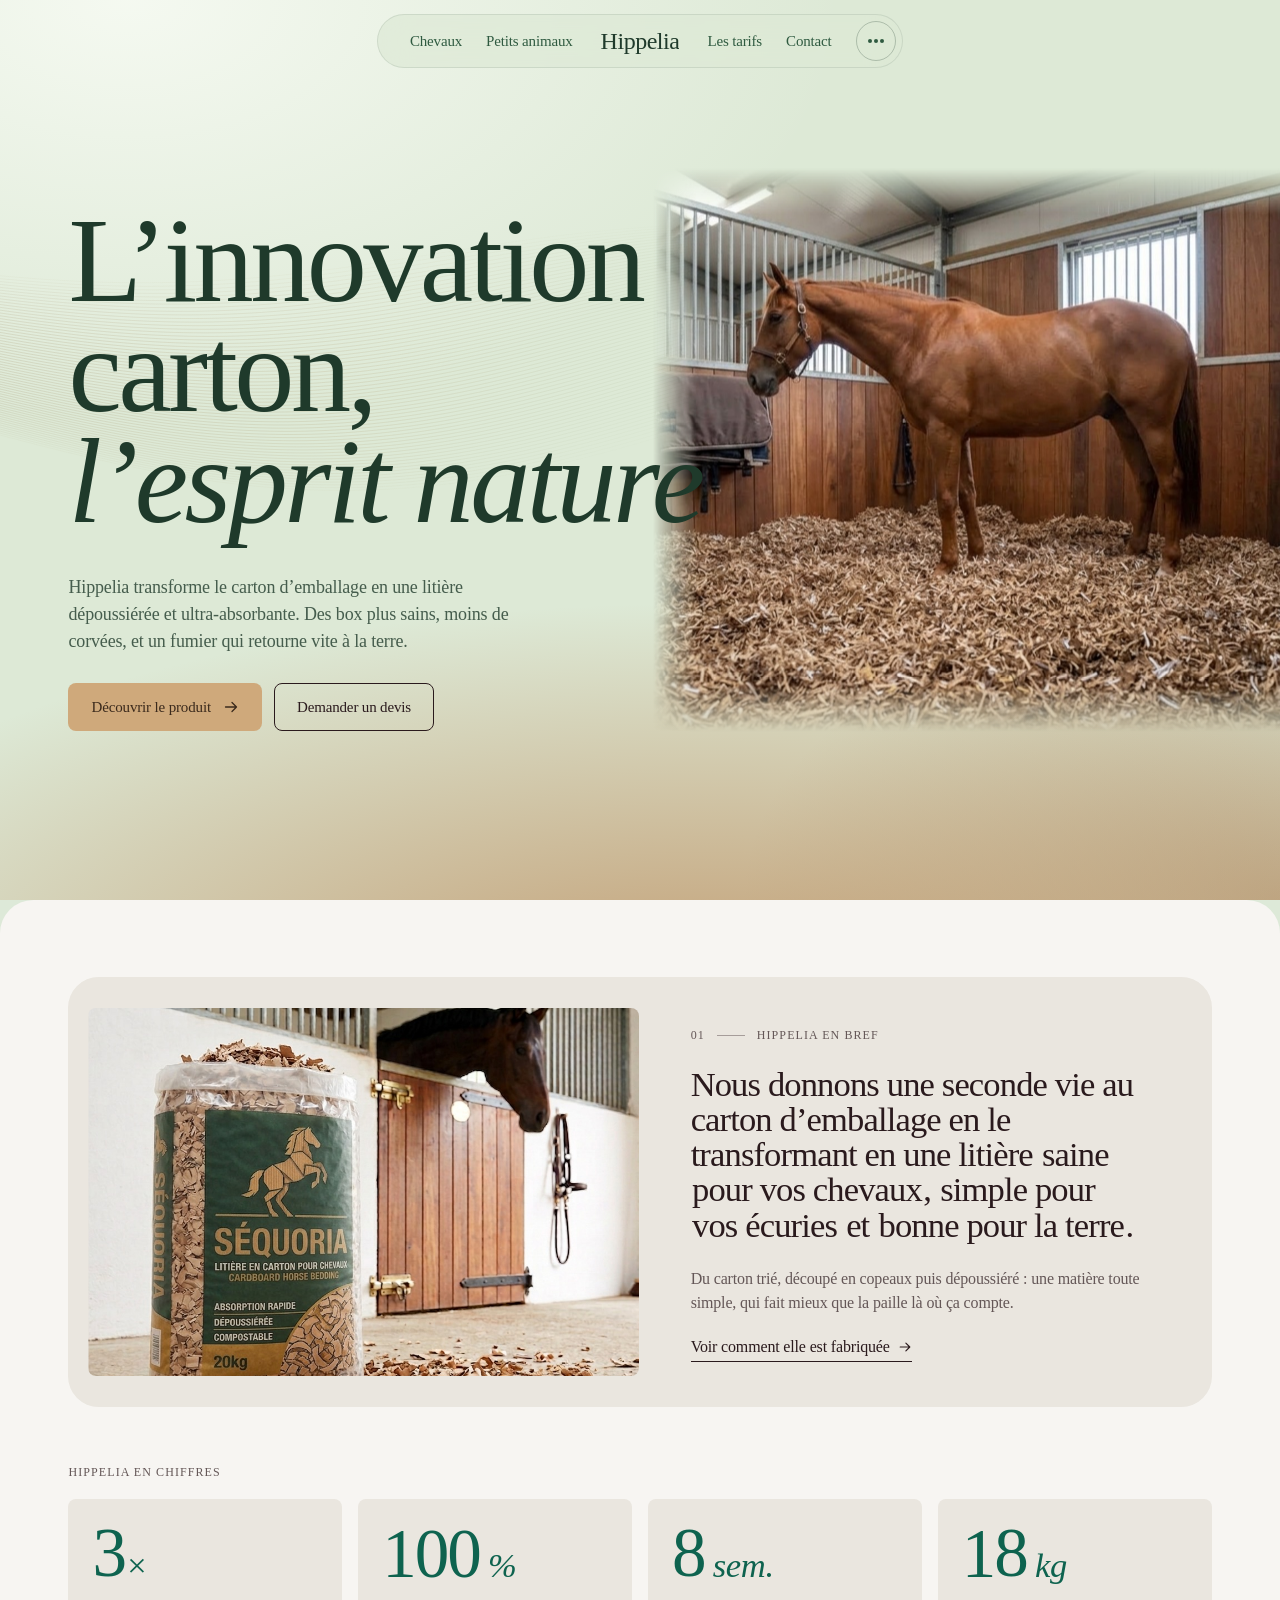
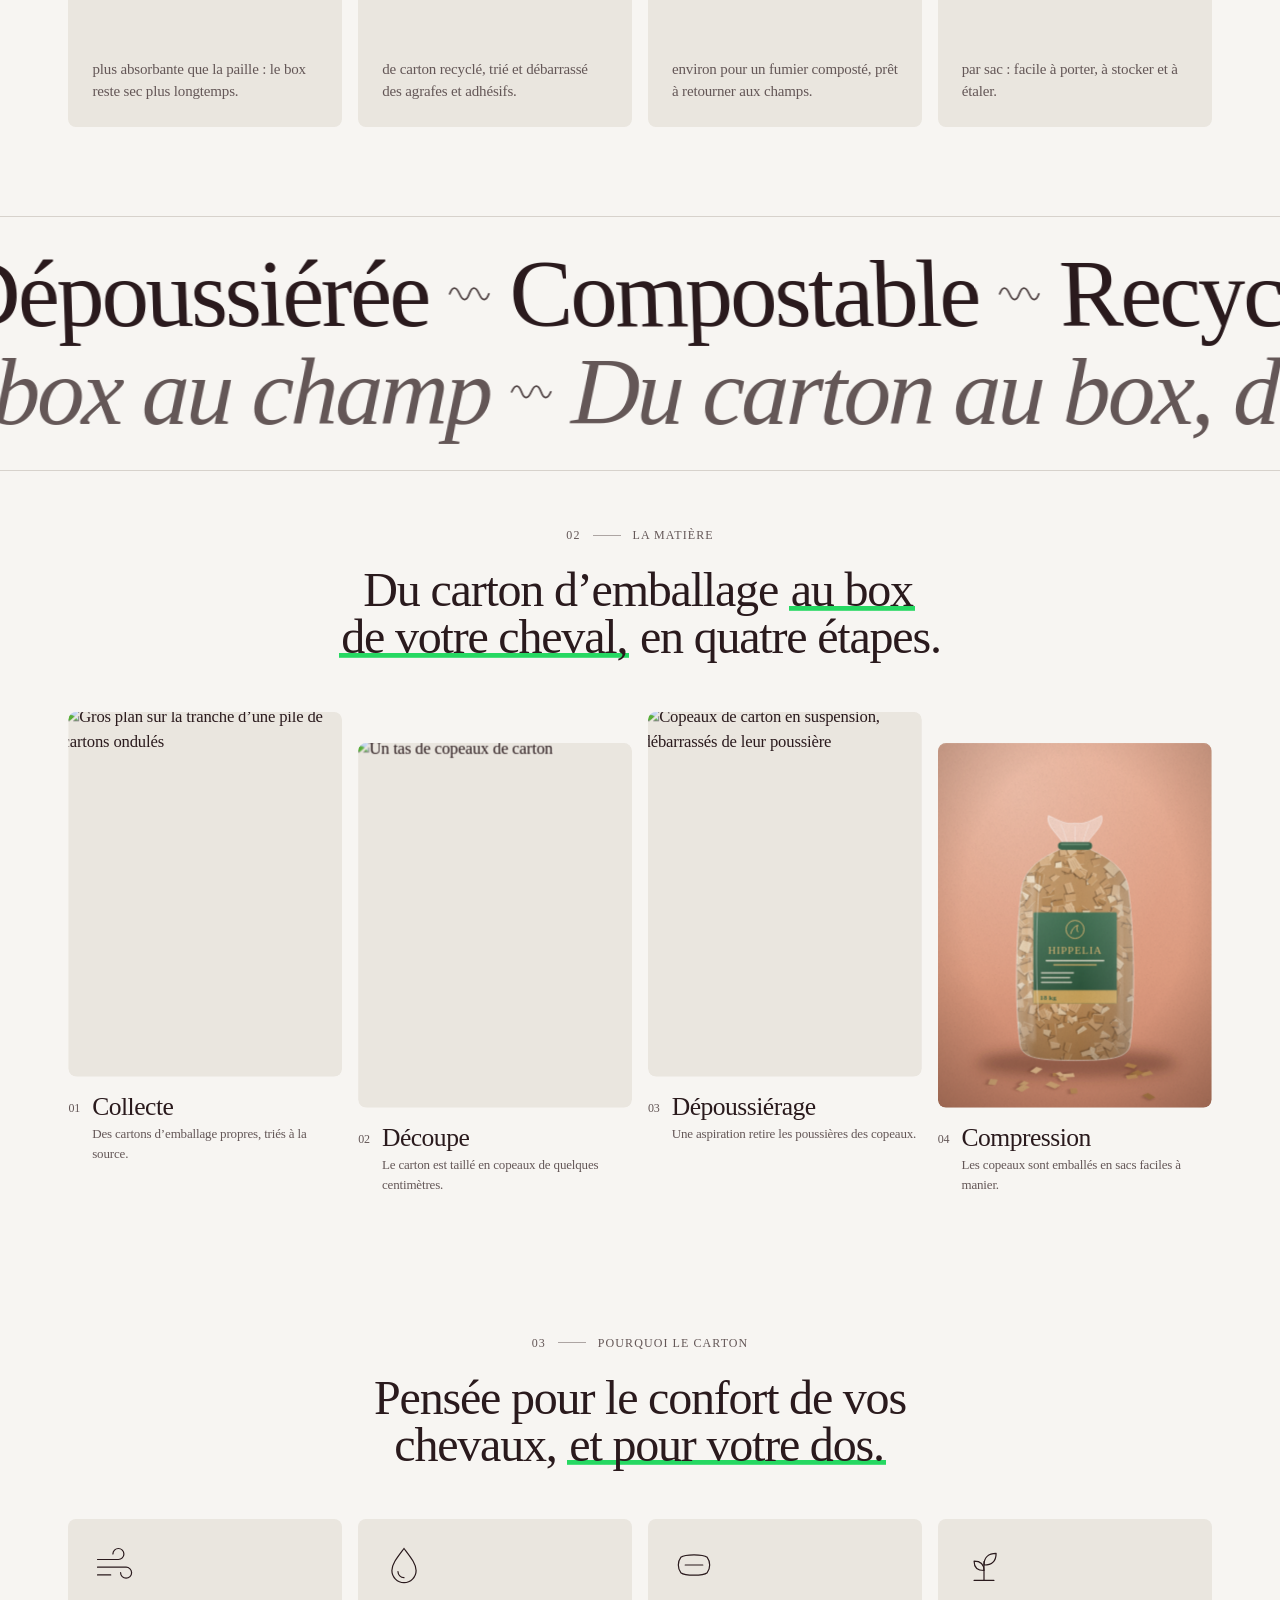
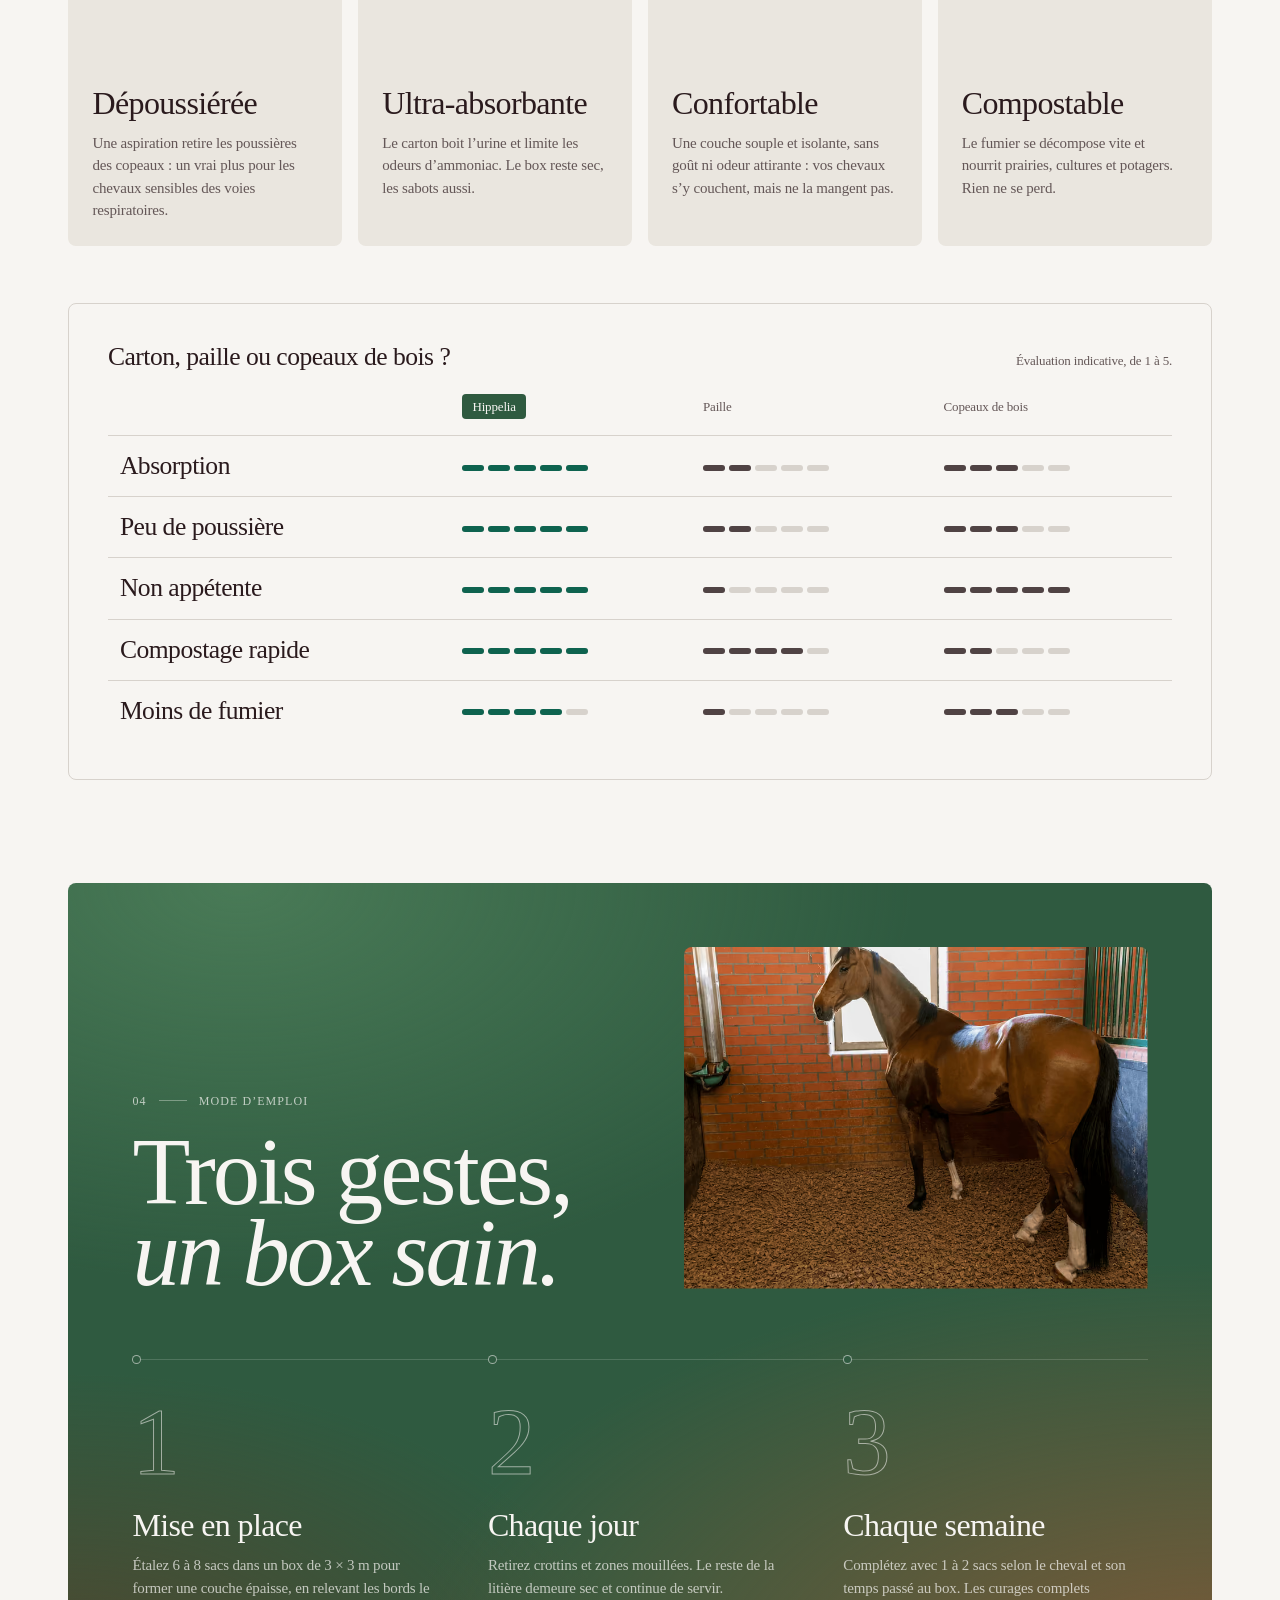
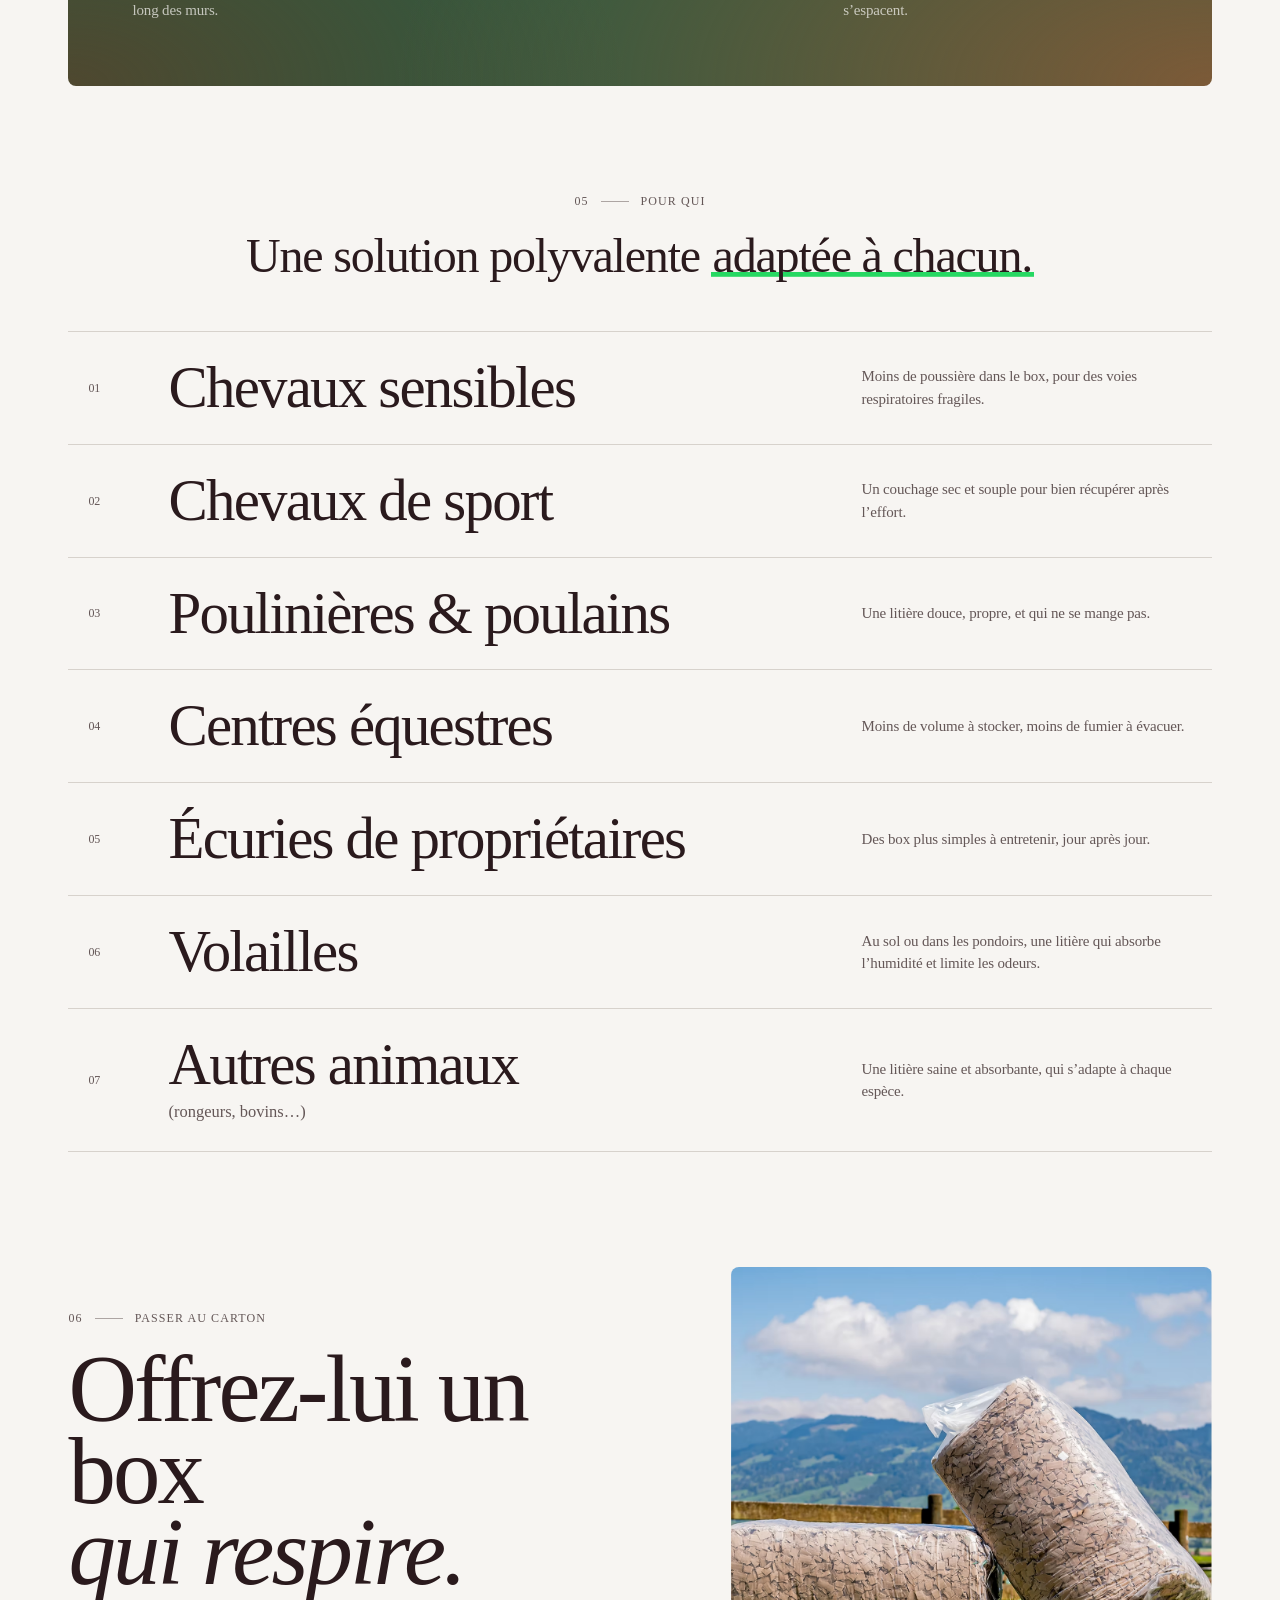
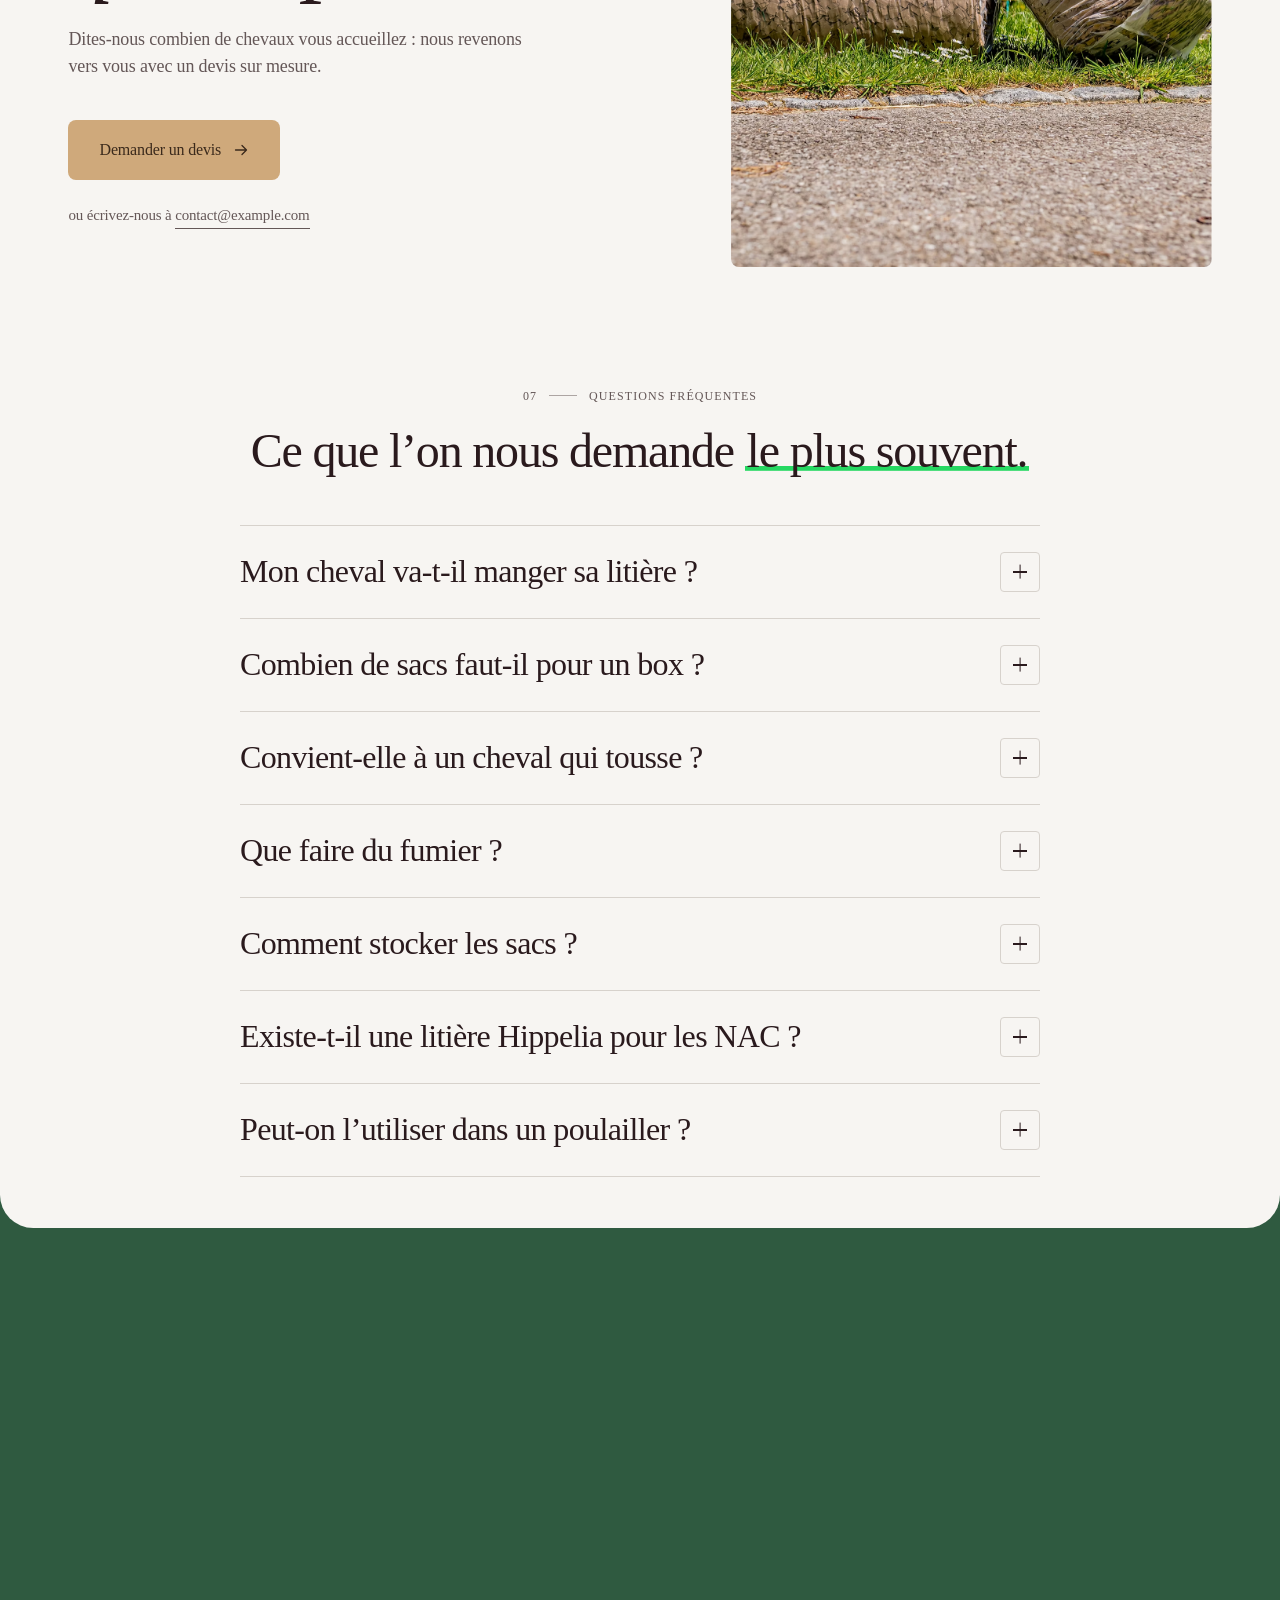
==== commit 85e52868: "Renommer la marque « Séquoria » en « Hippelia » - Textes, titres, menus, pied de page et pages légal" ====
--- a/index.html
+++ b/index.html
@@ -3,15 +3,15 @@
 <head>
   <meta charset="utf-8">
   <meta name="viewport" content="width=device-width, initial-scale=1, viewport-fit=cover">
-  <title>Séquoria — Litière en carton recyclé pour chevaux et petits animaux</title>
-  <meta name="description" content="Séquoria transforme le carton d’emballage en une litière dépoussiérée, ultra-absorbante et compostable, pour les chevaux et les petits animaux (NAC).">
+  <title>Hippelia — Litière en carton recyclé pour chevaux et petits animaux</title>
+  <meta name="description" content="Hippelia transforme le carton d’emballage en une litière dépoussiérée, ultra-absorbante et compostable, pour les chevaux et les petits animaux (NAC).">
   <meta name="theme-color" content="#dde9d8">
   <link rel="canonical" href="https://dynaspley.github.io/Sequoria/">
   <meta property="og:type" content="website">
   <meta property="og:locale" content="fr_FR">
-  <meta property="og:site_name" content="Séquoria">
-  <meta property="og:title" content="Séquoria — Litière en carton recyclé pour chevaux et petits animaux">
-  <meta property="og:description" content="Séquoria transforme le carton d’emballage en une litière dépoussiérée, ultra-absorbante et compostable, pour les chevaux et les petits animaux (NAC).">
+  <meta property="og:site_name" content="Hippelia">
+  <meta property="og:title" content="Hippelia — Litière en carton recyclé pour chevaux et petits animaux">
+  <meta property="og:description" content="Hippelia transforme le carton d’emballage en une litière dépoussiérée, ultra-absorbante et compostable, pour les chevaux et les petits animaux (NAC).">
   <meta property="og:url" content="https://dynaspley.github.io/Sequoria/">
   <meta property="og:image" content="https://dynaspley.github.io/Sequoria/assets/img/og-image.jpg">
   <meta name="twitter:card" content="summary_large_image">
@@ -21,13 +21,13 @@
   <link rel="preconnect" href="https://fonts.googleapis.com">
   <link rel="preconnect" href="https://fonts.gstatic.com" crossorigin>
   <link rel="stylesheet" href="https://fonts.googleapis.com/css2?family=Fraunces:opsz,wght,SOFT,WONK@9..144,300..500,0..100,0..1&family=Instrument+Serif:ital@0;1&display=swap">
-  <link rel="stylesheet" href="assets/css/style.css?v=26">
+  <link rel="stylesheet" href="assets/css/style.css?v=27">
   <script>
     document.documentElement.classList.add('js');
     // Filet de sécurité : si le script principal ne se charge pas, tout le contenu reste visible.
     setTimeout(function () { if (!window.siteReady) document.documentElement.classList.remove('js'); }, 3000);
   </script>
-  <script src="assets/js/main.js?v=26" defer></script>
+  <script src="assets/js/main.js?v=27" defer></script>
 </head>
 <body>
   <svg class="sprite" aria-hidden="true" focusable="false">
@@ -44,8 +44,8 @@
         <a class="nav__link" href="litiere-chevaux/" data-roll>Chevaux</a>
         <a class="nav__link" href="litiere-nac/" data-roll>Petits animaux</a>
       </div>
-      <a class="nav__brand" href="#top" aria-label="Séquoria, retour à l’accueil">
-        <span data-roll>Séquoria</span>
+      <a class="nav__brand" href="#top" aria-label="Hippelia, retour à l’accueil">
+        <span data-roll>Hippelia</span>
       </a>
       <div class="nav__side nav__side--end">
         <a class="nav__link" href="tarifs/" data-roll>Les tarifs</a>
@@ -80,7 +80,7 @@
     <section class="hero" id="top" data-hero>
       <canvas class="hero__canvas" data-ribbon="hero" aria-hidden="true"></canvas>
       <div class="hero__visual">
-        <img src="assets/img/photos/sequoria-cheval-copeaux.jpg" alt="Un cheval alezan dans son box, sur une épaisse litière de copeaux de carton" width="1264" height="843" fetchpriority="high" decoding="async">
+        <img src="assets/img/photos/hippelia-cheval-copeaux.jpg" alt="Un cheval alezan dans son box, sur une épaisse litière de copeaux de carton" width="1264" height="843" fetchpriority="high" decoding="async">
       </div>
       <div class="hero__veil" aria-hidden="true"></div>
       <div class="hero__inner container">
@@ -91,7 +91,7 @@
             <span class="hero__line hero__line--accent"><em class="hero__line-i">l’esprit nature</em></span>
           </h1>
           <div class="hero__aside">
-            <p class="hero__lead" data-hero-fade>Séquoria transforme le carton d’emballage en une litière dépoussiérée et ultra‑absorbante. Des box plus sains, moins de corvées, et un fumier qui retourne vite à la terre.</p>
+            <p class="hero__lead" data-hero-fade>Hippelia transforme le carton d’emballage en une litière dépoussiérée et ultra‑absorbante. Des box plus sains, moins de corvées, et un fumier qui retourne vite à la terre.</p>
             <div class="hero__actions" data-hero-fade>
               <a class="btn btn--primary" href="litiere-chevaux/" data-magnetic>
                 <span class="btn__label" data-roll>Découvrir le produit</span>
@@ -107,17 +107,17 @@
     </section>
 
     <div class="sheet">
-      <!-- ============ 01 — Séquoria en bref ============ -->
+      <!-- ============ 01 — Hippelia en bref ============ -->
       <section class="section manifesto" id="manifeste">
         <div class="container">
           <div class="intro-card">
             <figure class="photo intro-card__photo" data-photo>
               <div class="photo__media" data-speed="-0.04">
-                <img src="assets/img/photos/sequoria-sac-ecurie.jpg" alt="Un sac de litière Séquoria posé dans une écurie, un cheval à la porte de son box" width="1407" height="768" loading="lazy" decoding="async">
+                <img src="assets/img/photos/hippelia-sac-ecurie.jpg" alt="Un sac de litière Hippelia posé dans une écurie, un cheval à la porte de son box" width="1407" height="768" loading="lazy" decoding="async">
               </div>
             </figure>
             <div class="intro-card__content">
-              <p class="kicker" data-reveal><span>01</span>Séquoria en bref</p>
+              <p class="kicker" data-reveal><span>01</span>Hippelia en bref</p>
               <h2 class="heading-lg statement" data-fill>Nous donnons une seconde vie au carton d’emballage en le transformant en une litière <mark>saine pour vos chevaux</mark>, <mark>simple pour vos écuries</mark> et <mark>bonne pour la terre</mark>.</h2>
               <p class="manifesto__text" data-reveal>Du carton trié, découpé en copeaux puis dépoussiéré&nbsp;: une matière toute simple, qui fait mieux que la paille là où ça compte.</p>
               <p class="manifesto__more" data-reveal><a class="link" href="#matiere">Voir comment elle est fabriquée <svg class="icon" aria-hidden="true"><use href="#i-arrow"/></svg></a></p>
@@ -130,7 +130,7 @@
       <!-- Chiffres indicatifs : à remplacer par les données réelles de votre produit. -->
       <section class="stats" aria-labelledby="stats-title">
         <div class="container">
-          <p class="kicker" id="stats-title" data-reveal>Séquoria en chiffres</p>
+          <p class="kicker" id="stats-title" data-reveal>Hippelia en chiffres</p>
           <ul class="stats__grid">
             <li data-reveal style="--i:0">
               <div class="stat">
@@ -162,7 +162,7 @@
       </section>
 
       <!-- ============ Bandeau typographique ============ -->
-      <section class="band" aria-label="Les qualités de Séquoria">
+      <section class="band" aria-label="Les qualités d’Hippelia">
         <div class="band__row" data-marquee="-1" data-marquee-speed="36">
           <div class="band__track">
             <span class="band__item">Absorbante</span><svg class="band__sep" aria-hidden="true"><use href="#i-wave"/></svg>
@@ -201,7 +201,7 @@
               <figcaption class="specimen__cap"><span class="specimen__num">03</span><span class="specimen__title">Dépoussiérage</span><span class="specimen__text">Une aspiration retire les poussières des copeaux.</span></figcaption>
             </figure>
             <figure class="specimen" style="--i:3" data-speed="-0.06">
-              <div class="specimen__frame"><div class="specimen__media"><img class="specimen__img" src="assets/img/illustrations/specimen-sac.svg" alt="Un sac de litière Séquoria rempli de copeaux de carton, fermé par un lien" width="600" height="800" loading="lazy"></div></div>
+              <div class="specimen__frame"><div class="specimen__media"><img class="specimen__img" src="assets/img/illustrations/specimen-sac.svg" alt="Un sac de litière Hippelia rempli de copeaux de carton, fermé par un lien" width="600" height="800" loading="lazy"></div></div>
               <figcaption class="specimen__cap"><span class="specimen__num">04</span><span class="specimen__title">Compression</span><span class="specimen__text">Les copeaux sont emballés en sacs faciles à manier.</span></figcaption>
             </figure>
           </div>
@@ -256,7 +256,7 @@
               <thead>
                 <tr>
                   <th scope="col"><span class="sr-only">Critère</span></th>
-                  <th scope="col" class="is-us"><span class="tag">Séquoria</span></th>
+                  <th scope="col" class="is-us"><span class="tag">Hippelia</span></th>
                   <th scope="col">Paille</th>
                   <th scope="col">Copeaux de bois</th>
                 </tr>
@@ -310,8 +310,8 @@
               <figure class="photo usage__photo" data-photo>
                 <div class="photo__media" data-speed="-0.05">
                   <picture>
-                    <source type="image/avif" srcset="assets/img/photos/sequoria-box-cheval.avif">
-                    <img src="assets/img/photos/sequoria-box-cheval.jpg" alt="Un cheval bai dans un box paillé avec la litière en carton" width="1080" height="710" loading="lazy" decoding="async">
+                    <source type="image/avif" srcset="assets/img/photos/hippelia-box-cheval.avif">
+                    <img src="assets/img/photos/hippelia-box-cheval.jpg" alt="Un cheval bai dans un box paillé avec la litière en carton" width="1080" height="710" loading="lazy" decoding="async">
                   </picture>
                 </div>
               </figure>
@@ -405,8 +405,8 @@
           <figure class="photo cta__photo" data-photo>
             <div class="photo__media" data-speed="-0.06">
               <picture>
-                <source type="image/avif" srcset="assets/img/photos/sequoria-sacs-nature.avif">
-                <img src="assets/img/photos/sequoria-sacs-nature.jpg" alt="Deux sacs de litière Séquoria posés dans l’herbe, devant une clôture et des montagnes" width="1101" height="1376" loading="lazy" decoding="async">
+                <source type="image/avif" srcset="assets/img/photos/hippelia-sacs-nature.avif">
+                <img src="assets/img/photos/hippelia-sacs-nature.jpg" alt="Deux sacs de litière Hippelia posés dans l’herbe, devant une clôture et des montagnes" width="1101" height="1376" loading="lazy" decoding="async">
               </picture>
             </div>
           </figure>
@@ -442,8 +442,8 @@
               <div class="faq__a" id="faq-a5" role="region" aria-labelledby="faq-q5"><div class="faq__a-inner"><p>Au sec et à l’abri de la pluie, idéalement sur palette. Compacts, ils prennent bien moins de place qu’un stock de paille.</p></div></div>
             </div>
             <div class="faq__item" data-reveal style="--i:5">
-              <h3 class="faq__h"><button class="faq__q" type="button" aria-expanded="false" aria-controls="faq-a6" id="faq-q6"><span>Existe-t-il une litière Séquoria pour les NAC&nbsp;?</span><span class="faq__icon" aria-hidden="true"></span></button></h3>
-              <div class="faq__a" id="faq-a6" role="region" aria-labelledby="faq-q6"><div class="faq__a-inner"><p>Oui&nbsp;: Séquoria existe en sac de 2&nbsp;kg pour les lapins, cochons d’Inde, hamsters, rats ou souris. C’est la même litière en carton, dépoussiérée et très absorbante, dans un format adapté aux cages et aux clapiers.</p></div></div>
+              <h3 class="faq__h"><button class="faq__q" type="button" aria-expanded="false" aria-controls="faq-a6" id="faq-q6"><span>Existe-t-il une litière Hippelia pour les NAC&nbsp;?</span><span class="faq__icon" aria-hidden="true"></span></button></h3>
+              <div class="faq__a" id="faq-a6" role="region" aria-labelledby="faq-q6"><div class="faq__a-inner"><p>Oui&nbsp;: Hippelia existe en sac de 2&nbsp;kg pour les lapins, cochons d’Inde, hamsters, rats ou souris. C’est la même litière en carton, dépoussiérée et très absorbante, dans un format adapté aux cages et aux clapiers.</p></div></div>
             </div>
             <div class="faq__item" data-reveal style="--i:6">
               <h3 class="faq__h"><button class="faq__q" type="button" aria-expanded="false" aria-controls="faq-a7" id="faq-q7"><span>Peut-on l’utiliser dans un poulailler&nbsp;?</span><span class="faq__icon" aria-hidden="true"></span></button></h3>
@@ -462,7 +462,7 @@
       <div class="footer__grid">
         <div class="footer__intro">
           <p class="footer__tagline">Du carton au box,<br><em>du box au champ.</em></p>
-          <p class="footer__brand" aria-hidden="true">Séquoria</p>
+          <p class="footer__brand" aria-hidden="true">Hippelia</p>
         </div>
         <nav class="footer__col" aria-label="Plan du site">
           <p class="footer__label">Litière</p>
@@ -492,7 +492,7 @@
         </div>
       </div>
       <div class="footer__bottom">
-        <p>© <span data-year>2026</span> Séquoria — Litière en carton recyclé</p>
+        <p>© <span data-year>2026</span> Hippelia — Litière en carton recyclé</p>
         <ul>
           <li><a href="mentions-legales/" data-roll>Mentions légales</a></li>
           <li><a href="confidentialite/" data-roll>Confidentialité</a></li>
--- a/assets/css/style.css
+++ b/assets/css/style.css
@@ -0,0 +1,2537 @@
+/* ==========================================================================
+   Hippelia — litière en carton pour chevaux
+   Direction artistique : « serre botanique sur parchemin »
+   Crème en toile de fond, des pièces vert forêt réchauffées de brun,
+   le vert vif réservé à l'action.
+   ========================================================================== */
+
+/* ---------- 1. Tokens ---------- */
+:root {
+  --color-bone-linen: #f7f5f2;
+  --color-oat-milk: #eae6df;
+  --color-driftwood: #d7d2cc;
+  --color-ash-mauve: #645757;
+  --color-mahogany-hush: #504344;
+  --color-obsidian-plum: #2a1a1d;
+  --color-lime-pulse: #26d862;
+  --color-peacock-teal: #0e634f;
+
+  /* Palette Hippelia : un vert forêt éclairci, réchauffé par des bruns bois et kraft. */
+  --color-forest: #2f5a40;
+  --color-moss: #4f8059;
+  --color-bark: #7a5536;
+  --color-walnut: #3b2a1c;
+  --color-kraft: #cfa97b;
+
+  /* Dégradé « nature » des grandes surfaces sombres : vert tendre en haut, brun en bas. */
+  --gradient-nature:
+    radial-gradient(115% 85% at 100% 100%, rgb(128 90 55 / .95) 0%, rgb(128 90 55 / 0) 62%),
+    radial-gradient(75% 60% at 0% 100%, rgb(92 64 40 / .7) 0%, rgb(92 64 40 / 0) 65%),
+    radial-gradient(95% 80% at 15% 0%, rgb(84 136 96 / .7) 0%, rgb(84 136 96 / 0) 62%),
+    var(--color-forest);
+
+  /* Hero : le vert éclairci au maximum, réchauffé en brun carton vers le bas. */
+  --gradient-hero:
+    radial-gradient(130% 75% at 55% 112%, rgb(190 146 100 / .9) 0%, rgb(190 146 100 / 0) 60%),
+    radial-gradient(60% 50% at 100% 100%, rgb(160 116 74 / .5) 0%, rgb(160 116 74 / 0) 70%),
+    radial-gradient(90% 75% at 10% 0%, rgb(246 250 242 / .95) 0%, rgb(246 250 242 / 0) 62%),
+    #dde9d6;
+  --hero-ink: #1f3a2b;
+  --hero-ink-soft: rgb(31 58 43 / .8);
+  --hero-rule: rgb(31 58 43 / .18);
+
+  --cream-88: rgba(247, 245, 242, .88);
+  --cream-72: rgba(247, 245, 242, .72);
+  --cream-56: rgba(247, 245, 242, .56);
+  --cream-16: rgba(247, 245, 242, .16);
+
+  --font-display: "Instrument Serif", "DM Serif Display", Georgia, "Times New Roman", serif;
+  --font-text: "Fraunces", "DM Serif Text", Georgia, "Times New Roman", serif;
+
+  --text-display-xl: clamp(3.5rem, 9.4vw, 8.75rem);
+  --text-display: clamp(3.25rem, 7.4vw, 6.5rem);
+  --text-heading-lg: clamp(2.125rem, 3.8vw, 3rem);
+  --text-heading: clamp(1.625rem, 2.5vw, 2rem);
+  --text-heading-sm: clamp(1.375rem, 2vw, 1.625rem);
+  --text-body-lg: 1.125rem;
+  --text-body: 1rem;
+  --text-small: .9375rem;
+  --text-label: .8125rem;
+  --text-caption: .75rem;
+
+  --gutter: clamp(16px, 5.35vw, 77px);
+  --page-max-width: 1200px;
+  --section-pad: clamp(32px, 4vw, 56px);
+  --radius-sm: 4px;
+  --radius: 8px;
+  --sheet-radius: clamp(18px, 2.6vw, 36px);
+
+  --ease-out: cubic-bezier(.16, 1, .3, 1);
+  --ease-in-out: cubic-bezier(.65, 0, .35, 1);
+  --ease-back: cubic-bezier(.34, 1.5, .64, 1);
+}
+
+/* ---------- 2. Base ---------- */
+*,
+*::before,
+*::after { box-sizing: border-box; }
+
+html {
+  -webkit-text-size-adjust: 100%;
+  text-size-adjust: 100%;
+  scroll-behavior: smooth;
+  scroll-padding-top: 88px;
+}
+
+html.menu-open { overflow: hidden; }
+
+html { background: linear-gradient(#dde9d8 50%, var(--color-forest) 50%); }
+
+body {
+  margin: 0;
+  min-height: 100vh;
+  color: var(--color-obsidian-plum);
+  font-family: var(--font-text);
+  font-size: var(--text-body);
+  font-weight: 400;
+  line-height: 1.5;
+  letter-spacing: -.01em;
+  font-variation-settings: "SOFT" 30, "WONK" 0;
+  -webkit-font-smoothing: antialiased;
+  -moz-osx-font-smoothing: grayscale;
+  text-rendering: optimizeLegibility;
+}
+
+img,
+canvas { display: block; max-width: 100%; }
+
+a { color: inherit; }
+
+button {
+  font: inherit;
+  color: inherit;
+  background: none;
+  border: 0;
+  padding: 0;
+  cursor: pointer;
+}
+
+h1, h2, h3, p, ul, ol, figure { margin: 0; }
+ul, ol { padding: 0; list-style: none; }
+em { font-style: italic; }
+
+::selection { background: var(--color-lime-pulse); color: var(--color-obsidian-plum); }
+
+:focus-visible {
+  outline: 2px solid var(--color-obsidian-plum);
+  outline-offset: 3px;
+  border-radius: 2px;
+}
+
+.menu :focus-visible,
+.usage__panel :focus-visible,
+.footer :focus-visible { outline-color: var(--color-bone-linen); }
+
+.sr-only {
+  position: absolute;
+  width: 1px;
+  height: 1px;
+  padding: 0;
+  margin: -1px;
+  overflow: hidden;
+  clip: rect(0 0 0 0);
+  white-space: nowrap;
+  border: 0;
+}
+
+.sprite { position: absolute; width: 0; height: 0; overflow: hidden; }
+
+.skip-link {
+  position: fixed;
+  left: 16px;
+  top: 16px;
+  z-index: 200;
+  padding: 10px 16px;
+  border-radius: var(--radius);
+  background: var(--color-lime-pulse);
+  color: var(--color-obsidian-plum);
+  text-decoration: none;
+  transform: translateY(-160%);
+  transition: transform .3s var(--ease-out);
+}
+
+.skip-link:focus { transform: none; }
+
+.container {
+  width: min(var(--page-max-width), 100% - 2 * var(--gutter));
+  margin-inline: auto;
+}
+
+.container--narrow { width: min(800px, 100% - 2 * var(--gutter)); }
+.center { text-align: center; }
+
+/* ---------- 3. Typographie ---------- */
+.display,
+.heading-lg,
+.heading-sm {
+  font-family: var(--font-display);
+  font-weight: 400;
+}
+
+.display {
+  font-size: var(--text-display);
+  line-height: .86;
+  letter-spacing: -.03em;
+}
+
+.heading-lg {
+  font-size: var(--text-heading-lg);
+  line-height: .98;
+  letter-spacing: -.025em;
+  text-wrap: balance;
+}
+
+.heading-sm {
+  font-size: var(--text-heading-sm);
+  line-height: 1.08;
+  letter-spacing: -.02em;
+}
+
+.kicker {
+  display: inline-flex;
+  align-items: center;
+  gap: 12px;
+  margin-bottom: 24px;
+  font-size: var(--text-caption);
+  line-height: 1.18;
+  letter-spacing: .09em;
+  text-transform: uppercase;
+  color: var(--color-ash-mauve);
+}
+
+.kicker span {
+  display: inline-flex;
+  align-items: center;
+  gap: 12px;
+  font-variant-numeric: tabular-nums;
+}
+
+.kicker span::after {
+  content: "";
+  width: 28px;
+  height: 1px;
+  background: currentColor;
+  opacity: .5;
+}
+
+.kicker--light { color: var(--cream-72); }
+
+/* Mots-clés soulignés : un trait vert fin qui se trace à l'apparition. */
+mark {
+  --mark-size: .1em;
+  color: inherit;
+  background-color: transparent;
+  background-image: linear-gradient(var(--color-lime-pulse), var(--color-lime-pulse));
+  background-repeat: no-repeat;
+  background-position: 0 88%;
+  background-size: 100% var(--mark-size);
+  -webkit-box-decoration-break: clone;
+  box-decoration-break: clone;
+  padding-inline: .04em;
+}
+
+.js mark {
+  background-size: 0% var(--mark-size);
+  transition: background-size 1.1s var(--ease-out);
+}
+
+.js [data-split] mark { transition-delay: .65s; }
+
+.js .is-in mark,
+.js mark.is-lit { background-size: 100% var(--mark-size); }
+
+/* ---------- 4. Liens, boutons, étiquettes ---------- */
+.link {
+  display: inline-flex;
+  align-items: center;
+  gap: 8px;
+  padding-bottom: 3px;
+  text-decoration: none;
+  background-image:
+    linear-gradient(var(--color-lime-pulse), var(--color-lime-pulse)),
+    linear-gradient(currentColor, currentColor);
+  background-repeat: no-repeat;
+  background-position: 0 100%, 0 100%;
+  background-size: 0% 2px, 100% 1px;
+  transition: background-size .7s var(--ease-out);
+}
+
+.link:focus-visible { background-size: 100% 2px, 100% 1px; }
+
+@media (hover: hover) {
+  .link:hover { background-size: 100% 2px, 100% 1px; }
+}
+
+.link .icon {
+  width: 14px;
+  height: 14px;
+  transition: transform .5s var(--ease-out);
+}
+
+@media (hover: hover) {
+  .link:hover .icon { transform: translateX(4px); }
+}
+
+/* Texte qui « roule » au survol (dupliqué par le JS). */
+.roll {
+  position: relative;
+  display: inline-block;
+  overflow: hidden;
+  vertical-align: top;
+  margin-block: -.14em;
+}
+
+.roll__a,
+.roll__b {
+  display: block;
+  padding-block: .14em;
+  transition: transform .65s var(--ease-out);
+}
+
+.roll__b {
+  position: absolute;
+  left: 0;
+  top: 0;
+  transform: translateY(100%);
+}
+
+:is(a, button):focus-visible .roll__a { transform: translateY(-100%); }
+:is(a, button):focus-visible .roll__b { transform: translateY(0); }
+
+@media (hover: hover) {
+  :is(a, button):hover .roll__a { transform: translateY(-100%); }
+  :is(a, button):hover .roll__b { transform: translateY(0); }
+}
+
+.btn {
+  --btn-bg: transparent;
+  --btn-fg: var(--color-obsidian-plum);
+  --btn-border: transparent;
+  --btn-fill: var(--color-obsidian-plum);
+  --btn-fg-hover: var(--color-bone-linen);
+  position: relative;
+  isolation: isolate;
+  overflow: hidden;
+  display: inline-flex;
+  align-items: center;
+  justify-content: center;
+  gap: 12px;
+  height: 48px;
+  padding: 0 22px;
+  border: 1px solid var(--btn-border);
+  border-radius: var(--radius);
+  background: var(--btn-bg);
+  color: var(--btn-fg);
+  font-family: var(--font-text);
+  font-size: var(--text-small);
+  line-height: 1;
+  letter-spacing: -.01em;
+  text-decoration: none;
+  white-space: nowrap;
+  transition:
+    color .5s var(--ease-out),
+    border-color .5s var(--ease-out),
+    translate .7s var(--ease-out);
+}
+
+/* Remplissage circulaire qui part du point d'entrée du curseur. */
+.btn::before {
+  content: "";
+  position: absolute;
+  z-index: -1;
+  left: var(--x, 50%);
+  top: var(--y, 50%);
+  width: 260%;
+  aspect-ratio: 1;
+  border-radius: 50%;
+  background: var(--btn-fill);
+  transform: translate(-50%, -50%) scale(0);
+  transition: transform .75s var(--ease-out);
+}
+
+.btn:focus-visible { color: var(--btn-fg-hover); }
+.btn:focus-visible::before { transform: translate(-50%, -50%) scale(1); }
+
+@media (hover: hover) {
+  .btn:hover { color: var(--btn-fg-hover); }
+  .btn:hover::before { transform: translate(-50%, -50%) scale(1); }
+}
+
+.btn--primary {
+  --btn-bg: var(--color-kraft);
+  --btn-fg: var(--color-walnut);
+  --btn-fill: var(--color-bark);
+  --btn-fg-hover: var(--color-bone-linen);
+}
+
+.btn--ghost { --btn-border: currentColor; }
+
+.btn--light {
+  --btn-fg: var(--color-bone-linen);
+  --btn-fill: var(--color-bone-linen);
+  --btn-fg-hover: var(--color-forest);
+}
+
+.btn--lg {
+  height: 60px;
+  padding: 0 30px;
+  font-size: var(--text-body);
+}
+
+.btn__icon {
+  position: relative;
+  flex: none;
+  width: 16px;
+  height: 16px;
+  overflow: hidden;
+}
+
+.btn__icon svg {
+  position: absolute;
+  inset: 0;
+  width: 16px;
+  height: 16px;
+  transition: transform .6s var(--ease-out);
+}
+
+.btn__icon svg:last-child { transform: translateX(-130%); }
+@media (hover: hover) {
+  .btn:hover .btn__icon svg:first-child { transform: translateX(130%); }
+  .btn:hover .btn__icon svg:last-child { transform: translateX(0); }
+}
+
+.tag {
+  display: inline-flex;
+  align-items: center;
+  padding: 6px 10px;
+  border-radius: var(--radius-sm);
+  background: var(--color-forest);
+  color: var(--color-bone-linen);
+  font-size: var(--text-label);
+  line-height: 1;
+}
+
+/* ---------- 5. Navigation flottante & menu ---------- */
+.nav {
+  position: fixed;
+  top: 14px;
+  left: 0;
+  right: 0;
+  z-index: 100;
+  display: flex;
+  justify-content: center;
+  padding-inline: 16px;
+  pointer-events: none;
+}
+
+/* La barre reste visible en permanence pendant le défilement. */
+
+.nav__pill {
+  pointer-events: auto;
+  display: grid;
+  grid-template-columns: 1fr auto 1fr;
+  align-items: center;
+  gap: 28px;
+  padding: 6px;
+  border: 1px solid rgb(31 58 43 / .1);
+  border-radius: 999px;
+  background: rgb(221 233 214 / .7);
+  -webkit-backdrop-filter: blur(16px) saturate(1.2);
+  backdrop-filter: blur(16px) saturate(1.2);
+  color: var(--color-forest);
+}
+
+@supports not ((backdrop-filter: blur(1px)) or (-webkit-backdrop-filter: blur(1px))) {
+  .nav__pill { background: #dde9d6; }
+}
+
+.nav__side {
+  display: flex;
+  align-items: center;
+  justify-content: flex-end;
+  gap: 24px;
+  padding-left: 22px;
+}
+
+.nav__side--end {
+  justify-content: flex-start;
+  padding-left: 0;
+}
+
+.nav__side--end .nav__toggle { margin-left: auto; }
+
+.nav__link {
+  position: relative;
+  font-size: var(--text-small);
+  text-decoration: none;
+  white-space: nowrap;
+}
+
+.nav__link::after {
+  content: "";
+  position: absolute;
+  left: 50%;
+  bottom: -9px;
+  width: 4px;
+  height: 4px;
+  margin-left: -2px;
+  border-radius: 50%;
+  background: var(--color-lime-pulse);
+  transform: scale(0);
+  transition: transform .5s var(--ease-back);
+}
+
+.nav__link[aria-current]::after { transform: scale(1); }
+
+.nav__brand {
+  display: inline-flex;
+  align-items: center;
+  gap: 9px;
+  color: var(--hero-ink);
+  font-family: var(--font-display);
+  font-size: 1.5rem;
+  line-height: 1;
+  letter-spacing: -.02em;
+  text-decoration: none;
+}
+
+.nav__toggle {
+  display: grid;
+  place-items: center;
+  width: 40px;
+  height: 40px;
+  border: 1px solid rgb(31 58 43 / .25);
+  border-radius: 50%;
+  color: var(--color-forest);
+  transition:
+    background-color .4s var(--ease-out),
+    border-color .4s var(--ease-out),
+    color .4s var(--ease-out);
+}
+
+.nav__toggle[aria-expanded="true"] {
+  border-color: var(--color-forest);
+  background: var(--color-forest);
+  color: var(--color-bone-linen);
+}
+
+@media (hover: hover) {
+  .nav__toggle:hover {
+    border-color: var(--color-forest);
+    background: var(--color-forest);
+    color: var(--color-bone-linen);
+  }
+}
+
+.nav__dots {
+  position: relative;
+  width: 18px;
+  height: 18px;
+}
+
+.nav__dots i {
+  position: absolute;
+  top: 50%;
+  left: 50%;
+  width: 4px;
+  height: 4px;
+  margin: -2px 0 0 -2px;
+  border-radius: 4px;
+  background: currentColor;
+  transition:
+    transform .55s var(--ease-out),
+    width .45s var(--ease-out),
+    height .45s var(--ease-out),
+    margin .45s var(--ease-out);
+}
+
+.nav__dots i:nth-child(1) { transform: translateX(-6px); }
+.nav__dots i:nth-child(3) { transform: translateX(6px); }
+@media (hover: hover) {
+  .nav__toggle:hover .nav__dots i:nth-child(1) { transform: translateX(-7.5px); }
+  .nav__toggle:hover .nav__dots i:nth-child(3) { transform: translateX(7.5px); }
+}
+
+.nav__toggle[aria-expanded="true"] .nav__dots i {
+  width: 18px;
+  height: 1.5px;
+  margin: -.75px 0 0 -9px;
+}
+
+.nav__toggle[aria-expanded="true"] .nav__dots i:nth-child(1) { transform: rotate(45deg); }
+.nav__toggle[aria-expanded="true"] .nav__dots i:nth-child(2) { transform: scaleX(0); }
+.nav__toggle[aria-expanded="true"] .nav__dots i:nth-child(3) { transform: rotate(-45deg); }
+
+.menu {
+  position: fixed;
+  inset: 0;
+  z-index: 90;
+  overflow-y: auto;
+  color: var(--color-bone-linen);
+  clip-path: inset(0 0 100% 0);
+  transition: clip-path .9s var(--ease-in-out);
+  background: var(--gradient-nature);
+}
+
+.menu.is-open { clip-path: inset(0 0 0 0); }
+
+.menu__inner {
+  min-height: 100%;
+  display: flex;
+  flex-direction: column;
+  justify-content: center;
+  gap: 48px;
+  padding-block: 112px 40px;
+}
+
+.menu__list li { overflow: hidden; }
+
+.menu__link {
+  display: flex;
+  align-items: baseline;
+  gap: 20px;
+  padding-block: 2px;
+  font-family: var(--font-display);
+  font-size: clamp(2.75rem, 6.4vw, 4.75rem);
+  line-height: 1.02;
+  letter-spacing: -.03em;
+  text-decoration: none;
+  transform: translateY(110%);
+  transition: transform .9s var(--ease-out), opacity .4s;
+  transition-delay: calc(.2s + var(--i, 0) * 55ms), 0s;
+}
+
+.menu.is-open .menu__link { transform: none; }
+
+.menu__num {
+  font-family: var(--font-text);
+  font-size: var(--text-caption);
+  letter-spacing: .04em;
+  color: var(--cream-56);
+}
+
+.menu__label {
+  display: inline-block;
+  transition: transform .6s var(--ease-out);
+}
+
+@media (hover: hover) {
+  .menu__link:hover .menu__label {
+    transform: translateX(16px);
+    font-style: italic;
+  }
+
+  .menu__list:hover .menu__link:not(:hover) { opacity: .4; }
+}
+
+.menu__foot {
+  display: flex;
+  flex-wrap: wrap;
+  justify-content: space-between;
+  gap: 16px;
+  padding-top: 24px;
+  border-top: 1px solid var(--cream-16);
+  color: var(--cream-72);
+  opacity: 0;
+  transition: opacity .6s;
+}
+
+.menu.is-open .menu__foot { opacity: 1; transition-delay: .6s; }
+
+/* ---------- 6. Hero ---------- */
+main {
+  position: relative;
+  z-index: 1;
+}
+
+/* Le hero reste épinglé pendant que la feuille de contenu glisse par-dessus.
+   S'il dépasse la hauteur de l'écran, le JS décale son point d'accroche
+   (--hero-top) pour que tout son contenu reste lisible.
+   Fond très clair : un vert tendre qui se réchauffe en brun carton vers le bas. */
+.hero {
+  position: sticky;
+  top: var(--hero-top, 0px);
+  z-index: 0;
+  min-height: 100vh;
+  min-height: 100svh;
+  overflow: hidden;
+  background: var(--gradient-hero);
+  color: var(--hero-ink);
+}
+
+.hero.is-covered { visibility: hidden; }
+
+/* Ruban : de fines fibres qui teintent le fond, estompées avant la photo. */
+.hero__canvas {
+  position: absolute;
+  inset: 0;
+  width: 100%;
+  height: 100%;
+  mix-blend-mode: multiply;
+  -webkit-mask-image: linear-gradient(90deg, #000 28%, transparent 70%);
+  mask-image: linear-gradient(90deg, #000 28%, transparent 70%);
+  opacity: calc(1 - var(--hp, 0) * .5);
+  transform: translate3d(0, calc(var(--hp, 0) * -16vh), 0);
+}
+
+/* La photo, centrée à droite : couleurs d'origine, taille proche de sa
+   résolution (moins d'agrandissement sur écran Retina), bords qui ne
+   s'estompent que sur quelques pixels. Sa hauteur est plafonnée sur les écrans
+   hauts et étroits pour que le cheval reste entier. */
+.hero__visual {
+  position: absolute;
+  top: 50%;
+  right: 0;
+  width: min(49%, 57rem);
+  height: min(66%, 44vw);
+  pointer-events: none;
+  -webkit-mask-image:
+    linear-gradient(180deg, transparent 0%, #000 8%, #000 92%, transparent 100%),
+    linear-gradient(90deg, transparent 0%, #000 7%);
+  -webkit-mask-composite: source-in;
+  mask-image:
+    linear-gradient(180deg, transparent 0%, #000 8%, #000 92%, transparent 100%),
+    linear-gradient(90deg, transparent 0%, #000 7%);
+  mask-composite: intersect;
+  transform: translate3d(0, calc(-50% + var(--hp, 0) * -7vh), 0) scale(calc(1 + var(--hp, 0) * .05));
+}
+
+.hero__visual img {
+  width: 100%;
+  height: 100%;
+  object-fit: cover;
+  object-position: 59% 60%;
+}
+
+.hero__veil {
+  position: absolute;
+  inset: 0;
+  background: var(--color-walnut);
+  opacity: calc(var(--hp, 0) * .32);
+  pointer-events: none;
+}
+
+.hero__inner {
+  position: relative;
+  min-height: 100vh;
+  min-height: 100svh;
+  display: grid;
+  grid-template-rows: minmax(0, 1fr);
+  padding-block: 104px 64px;
+  transform: translate3d(0, calc(var(--hp, 0) * -8vh), 0) scale(calc(1 - var(--hp, 0) * .06));
+  transform-origin: 50% 100%;
+}
+
+/* Titre et texte remontés au centre de l'écran, dans la moitié gauche. */
+.hero__main {
+  align-self: center;
+  max-width: 680px;
+}
+
+.hero__title {
+  font-family: var(--font-display);
+  font-size: var(--text-display-xl);
+  font-weight: 400;
+  line-height: .86;
+  letter-spacing: -.03em;
+}
+
+.hero__line {
+  display: block;
+  overflow: hidden;
+  padding: .06em .1em .14em;
+  margin: -.06em -.1em -.14em;
+}
+
+.hero__line:nth-child(1) { translate: calc(var(--hp, 0) * -6vw) 0; }
+.hero__line:nth-child(2) { translate: calc(var(--hp, 0) * -3vw) 0; }
+
+.hero__line--accent { translate: calc(var(--hp, 0) * 6vw) 0; }
+
+.hero__line-i { display: inline-block; }
+
+/* Sur tablette, le texte s'arrête avant la photo centrée à droite. */
+.hero__aside {
+  max-width: min(440px, 46vw - var(--gutter));
+  margin-top: clamp(28px, 3.2vw, 44px);
+}
+
+.hero__lead {
+  font-size: var(--text-body-lg);
+  line-height: 1.5;
+  color: var(--hero-ink-soft);
+  text-wrap: pretty;
+}
+
+.hero__actions {
+  display: flex;
+  flex-wrap: wrap;
+  gap: 12px;
+  margin-top: 28px;
+}
+
+/* Entrée du hero, déclenchée par le JS une fois les polices prêtes. */
+.js .hero__line-i {
+  transform: translate3d(0, 112%, 0) rotate(4deg);
+  transform-origin: 0 100%;
+  transition: transform 1.5s var(--ease-out);
+}
+
+.js .hero__line:nth-child(2) .hero__line-i { transition-delay: .1s; }
+.js .hero__line--accent .hero__line-i { transition-delay: .2s; }
+.is-loaded .hero__line-i { transform: none; }
+
+.js .hero__visual img {
+  opacity: 0;
+  scale: 1.08;
+  transition: opacity 1.8s var(--ease-out) .25s, scale 2.8s var(--ease-out) .25s;
+}
+
+.is-loaded .hero__visual img {
+  opacity: 1;
+  scale: 1;
+}
+
+.js [data-hero-fade] {
+  opacity: 0;
+  transform: translate3d(0, 18px, 0);
+  transition: opacity 1.2s var(--ease-out), transform 1.4s var(--ease-out);
+  transition-delay: .55s;
+}
+
+.js .hero__lead { transition-delay: .8s; }
+.js .hero__actions { transition-delay: .92s; }
+
+.is-loaded [data-hero-fade] {
+  opacity: 1;
+  transform: none;
+}
+
+/* Mobile : la photo passe au-dessus du texte et se fond vers le bas. */
+@media (max-width: 760px) {
+  :root { --text-display-xl: clamp(3.5rem, 18.5vw, 5.5rem); }
+
+  .hero {
+    display: flex;
+    flex-direction: column;
+  }
+
+  /* Sur mobile, la photo suffit : le ruban est masqué (et n'est plus dessiné). */
+  .hero__canvas { display: none; }
+
+  .hero__visual {
+    position: relative;
+    top: auto;
+    right: auto;
+    bottom: auto;
+    transform: translate3d(0, calc(var(--hp, 0) * -7vh), 0) scale(calc(1 + var(--hp, 0) * .05));
+    flex: none;
+    width: 100%;
+    height: auto;
+    margin-top: 56px;
+    aspect-ratio: 3 / 2;
+    -webkit-mask-image: linear-gradient(180deg, transparent 0%, #000 9%, #000 88%, transparent 100%);
+    -webkit-mask-composite: source-over;
+    mask-image: linear-gradient(180deg, transparent 0%, #000 9%, #000 88%, transparent 100%);
+    mask-composite: add;
+  }
+
+  .hero__visual img { object-position: 50% 55%; }
+
+  .hero__inner {
+    flex: 1;
+    min-height: 0;
+    padding-top: 4px;
+  }
+
+  .hero__aside { max-width: 440px; }
+
+}
+
+/* ---------- 7. Feuille de contenu ---------- */
+.sheet {
+  position: relative;
+  z-index: 1;
+  border-radius: var(--sheet-radius);
+  background: var(--color-bone-linen);
+}
+
+.section { padding-block: var(--section-pad); }
+
+.section-head {
+  max-width: 820px;
+  margin: 0 auto clamp(32px, 4vw, 52px);
+}
+
+/* ---------- 8. Hippelia en bref ---------- */
+.manifesto { padding-top: clamp(56px, 6vw, 88px); }
+.js .fw { opacity: .14; }
+
+/* Carte aux coins arrondis : la photo du sac à gauche, le texte à droite. */
+.intro-card {
+  --card-radius: clamp(18px, 2.4vw, 32px);
+  --card-pad: clamp(12px, 1.6vw, 20px);
+  display: grid;
+  grid-template-columns: minmax(0, 1.1fr) minmax(0, 1fr);
+  align-items: center;
+  gap: clamp(28px, 4vw, 64px);
+  padding: var(--card-pad);
+  border-radius: var(--card-radius);
+  background: var(--color-oat-milk);
+}
+
+.intro-card__photo {
+  aspect-ratio: 3 / 2;
+  border-radius: calc(var(--card-radius) - var(--card-pad));
+}
+
+.intro-card__content { padding: clamp(8px, 2vw, 32px) clamp(8px, 2.4vw, 40px) clamp(8px, 2vw, 32px) 0; }
+
+.intro-card .statement {
+  font-size: clamp(1.75rem, 2.7vw, 2.5rem);
+  line-height: 1.02;
+}
+
+.manifesto__text {
+  max-width: 460px;
+  margin: 24px 0 20px;
+  color: var(--color-ash-mauve);
+  text-wrap: pretty;
+}
+
+@media (max-width: 900px) {
+  .intro-card { grid-template-columns: minmax(0, 1fr); }
+  .intro-card__content { padding: 8px 8px 20px; }
+}
+
+/* ---------- 8b. Photos ---------- */
+/* Photos : cadre arrondi, apparition par le bas, légère parallaxe interne. */
+.photo {
+  position: relative;
+  overflow: hidden;
+  border-radius: var(--radius);
+}
+
+.photo__media {
+  position: absolute;
+  inset: -8% 0;
+}
+
+.photo picture {
+  display: block;
+  width: 100%;
+  height: 100%;
+}
+
+.photo img {
+  width: 100%;
+  height: 100%;
+  object-fit: cover;
+  transition: transform 1.2s var(--ease-out);
+}
+
+@media (hover: hover) {
+  .photo:hover img { transform: scale(1.05); }
+}
+
+/* On masque le média et non le cadre observé : un élément entièrement masqué
+   par clip-path est considéré comme invisible par l'IntersectionObserver. */
+.js .photo__media {
+  clip-path: inset(100% 0 0 0);
+  scale: 1.2;
+  transition: clip-path 1.4s var(--ease-out), scale 1.9s var(--ease-out);
+}
+
+.js .photo.is-in .photo__media {
+  clip-path: inset(0);
+  scale: 1;
+}
+
+/* ---------- 9. Chiffres ---------- */
+.stats { padding-bottom: var(--section-pad); }
+.stats .kicker { margin-bottom: 20px; }
+
+.stats__grid {
+  display: grid;
+  grid-template-columns: repeat(4, minmax(0, 1fr));
+  gap: 16px;
+}
+
+.stat {
+  position: relative;
+  overflow: hidden;
+  height: 100%;
+  min-height: 228px;
+  display: flex;
+  flex-direction: column;
+  justify-content: space-between;
+  gap: 32px;
+  padding: 24px;
+  border-radius: var(--radius);
+  background: var(--color-oat-milk);
+  transition: background-color .6s var(--ease-out);
+}
+
+.stat::after {
+  content: "";
+  position: absolute;
+  left: 24px;
+  right: 24px;
+  bottom: 0;
+  height: 2px;
+  background: var(--color-peacock-teal);
+  transform: scaleX(0);
+  transform-origin: left;
+  transition: transform .8s var(--ease-out);
+}
+
+@media (hover: hover) {
+  .stat:hover { background: #e2ddd5; }
+  .stat:hover::after { transform: scaleX(1); }
+}
+
+.stat__num {
+  display: flex;
+  align-items: baseline;
+  font-family: var(--font-display);
+  font-size: clamp(3.25rem, 5.4vw, 4.75rem);
+  line-height: .9;
+  letter-spacing: -.03em;
+  color: var(--color-peacock-teal);
+  font-variant-numeric: tabular-nums;
+}
+
+.stat__unit {
+  font-size: .5em;
+  font-style: italic;
+  letter-spacing: -.01em;
+  white-space: nowrap;
+}
+
+/* Chiffres en rouleaux (construits par le JS) : ils défilent jusqu'à leur
+   valeur à l'apparition, puis refont un tour au survol sur ordinateur.
+   Le chiffre final invisible donne la largeur et la ligne de base ; la
+   fenêtre est coupée à la hauteur de la ligne, où tiennent les chiffres. */
+.odo__digit {
+  position: relative;
+  display: inline-block;
+  clip-path: inset(0 -.2em);
+}
+
+.odo__final { visibility: hidden; }
+
+.odo__reel {
+  position: absolute;
+  top: 0;
+  left: 0;
+  right: 0;
+  display: flex;
+  flex-direction: column;
+  align-items: center;
+  transform: translate3d(0, calc(var(--k, 0) * -.9em), 0);
+  transition: transform var(--dur, 1.8s) cubic-bezier(.2, .8, .2, 1) var(--delay, 0s);
+}
+
+.odo__reel > span {
+  display: block;
+  height: .9em;
+  line-height: .9;
+}
+
+.odo__reel.is-reset { transition: none; }
+
+.stat__label {
+  max-width: 22em;
+  font-size: var(--text-small);
+  line-height: 1.5;
+  color: var(--color-ash-mauve);
+}
+
+.stats__note {
+  margin-top: 20px;
+  font-size: var(--text-caption);
+  color: var(--color-ash-mauve);
+}
+
+/* ---------- 10. Bandeau typographique ---------- */
+.band {
+  overflow: hidden;
+  padding-block: clamp(14px, 2.2vw, 28px);
+  border-block: 1px solid var(--color-driftwood);
+}
+
+.band__row {
+  display: flex;
+  white-space: nowrap;
+}
+
+.band__track {
+  display: flex;
+  flex: none;
+  align-items: center;
+  will-change: transform;
+}
+
+.band__item {
+  padding-inline: .2em;
+  font-family: var(--font-display);
+  font-size: var(--text-display);
+  line-height: 1.04;
+  letter-spacing: -.03em;
+}
+
+.band__row--alt .band__item { color: var(--color-ash-mauve); }
+
+.band__sep {
+  flex: none;
+  width: clamp(28px, 3.4vw, 48px);
+  height: clamp(14px, 1.7vw, 24px);
+  color: var(--color-mahogany-hush);
+}
+
+/* ---------- 11. La matière (spécimens) ---------- */
+.specimens {
+  display: grid;
+  grid-template-columns: repeat(4, minmax(0, 1fr));
+  align-items: start;
+  gap: 16px;
+}
+
+.specimen:nth-child(even) { margin-top: clamp(28px, 5vw, 80px); }
+
+.specimen__frame {
+  position: relative;
+  overflow: hidden;
+  aspect-ratio: 3 / 4;
+  border-radius: var(--radius);
+  background: var(--color-oat-milk);
+}
+
+.specimen__media {
+  position: absolute;
+  inset: 0;
+}
+
+.specimen__img {
+  width: 100%;
+  height: 100%;
+  object-fit: cover;
+  transform: translate3d(var(--tx, 0px), var(--ty, 0px), 0) scale(1.04);
+  transition: transform 1.2s var(--ease-out);
+}
+
+@media (hover: hover) {
+  .specimen:hover .specimen__img { transform: translate3d(var(--tx, 0px), var(--ty, 0px), 0) scale(1.1); }
+}
+
+.specimen__cap {
+  display: grid;
+  grid-template-columns: auto 1fr;
+  column-gap: 12px;
+  row-gap: 4px;
+  padding-top: 16px;
+}
+
+.specimen__num {
+  grid-row: span 2;
+  padding-top: .5em;
+  font-size: var(--text-caption);
+  color: var(--color-ash-mauve);
+  font-variant-numeric: tabular-nums;
+}
+
+.specimen__title {
+  font-family: var(--font-display);
+  font-size: var(--text-heading-sm);
+  line-height: 1.08;
+  letter-spacing: -.02em;
+}
+
+@media (hover: hover) {
+  .specimen:hover .specimen__title { font-style: italic; }
+}
+
+.specimen__text {
+  font-size: var(--text-label);
+  line-height: 1.5;
+  color: var(--color-ash-mauve);
+}
+
+.js .specimen__frame {
+  clip-path: inset(100% 0 0 0 round var(--radius));
+  transition: clip-path 1.4s var(--ease-out) calc(var(--i, 0) * 110ms);
+}
+
+.js .specimen.is-in .specimen__frame { clip-path: inset(0 0 0 0 round var(--radius)); }
+
+.js .specimen__media {
+  transform: scale(1.28);
+  transition: transform 1.9s var(--ease-out) calc(var(--i, 0) * 110ms);
+}
+
+.js .specimen.is-in .specimen__media { transform: none; }
+
+.js .specimen__cap {
+  opacity: 0;
+  transform: translate3d(0, 14px, 0);
+  transition:
+    opacity 1s var(--ease-out) calc(var(--i, 0) * 110ms + .35s),
+    transform 1.1s var(--ease-out) calc(var(--i, 0) * 110ms + .35s);
+}
+
+.js .specimen.is-in .specimen__cap {
+  opacity: 1;
+  transform: none;
+}
+
+/* ---------- 12. Avantages ---------- */
+.benefits {
+  display: grid;
+  grid-template-columns: repeat(4, minmax(0, 1fr));
+  gap: 16px;
+}
+
+.benefits > li { display: flex; }
+
+.benefit {
+  position: relative;
+  isolation: isolate;
+  overflow: hidden;
+  width: 100%;
+  min-height: 320px;
+  display: flex;
+  flex-direction: column;
+  gap: 12px;
+  padding: 24px;
+  border-radius: var(--radius);
+  background: var(--color-oat-milk);
+  transition: color .6s var(--ease-out);
+}
+
+.benefit::before {
+  content: "";
+  position: absolute;
+  inset: 0;
+  z-index: -1;
+  background: var(--gradient-nature);
+  transform: translateY(101%);
+  transition: transform .8s var(--ease-out);
+}
+
+@media (hover: hover) {
+  .benefit:hover { color: var(--color-bone-linen); }
+  .benefit:hover::before { transform: none; }
+}
+
+.benefit__icon {
+  width: 44px;
+  height: 44px;
+  fill: none;
+  stroke: currentColor;
+  stroke-width: 1.1;
+  stroke-linecap: round;
+  stroke-linejoin: round;
+}
+
+.benefit__title {
+  margin-top: 88px;
+  font-family: var(--font-display);
+  font-size: var(--text-heading);
+  font-weight: 400;
+  line-height: 1.02;
+  letter-spacing: -.02em;
+}
+
+.benefit__text {
+  font-size: var(--text-small);
+  line-height: 1.5;
+  color: var(--color-ash-mauve);
+  transition: color .6s var(--ease-out);
+}
+
+@media (hover: hover) {
+  .benefit:hover .benefit__text { color: var(--cream-72); }
+}
+
+.js .benefit__icon path {
+  stroke-dasharray: 1;
+  stroke-dashoffset: 1;
+  transition: stroke-dashoffset 1.8s var(--ease-out) calc(var(--i, 0) * 90ms + .3s);
+}
+
+.js .is-in .benefit__icon path { stroke-dashoffset: 0; }
+@media (hover: hover) {
+  .benefit:hover .benefit__icon path { animation: redraw 1.3s var(--ease-out); }
+}
+
+@keyframes redraw {
+  from { stroke-dashoffset: 1; }
+  to { stroke-dashoffset: 0; }
+}
+
+/* Comparatif */
+.compare {
+  margin-top: clamp(36px, 4.5vw, 60px);
+  padding: clamp(20px, 3vw, 40px);
+  border: 1px solid var(--color-driftwood);
+  border-radius: var(--radius);
+}
+
+.compare__head {
+  display: flex;
+  flex-wrap: wrap;
+  justify-content: space-between;
+  align-items: baseline;
+  gap: 8px 24px;
+  margin-bottom: 24px;
+}
+
+.compare__note {
+  font-size: var(--text-label);
+  color: var(--color-ash-mauve);
+}
+
+.compare__table {
+  width: 100%;
+  border-collapse: collapse;
+}
+
+.compare__table th,
+.compare__table td {
+  padding: 16px 12px;
+  border-top: 1px solid var(--color-driftwood);
+  font-weight: 400;
+  text-align: left;
+  vertical-align: middle;
+}
+
+.compare__table thead th {
+  padding-top: 0;
+  border-top: 0;
+  font-size: var(--text-label);
+  color: var(--color-ash-mauve);
+}
+
+.compare__table tbody th {
+  font-family: var(--font-display);
+  font-size: var(--text-heading-sm);
+  line-height: 1.1;
+  letter-spacing: -.02em;
+}
+
+.compare__table tbody tr { transition: background-color .4s var(--ease-out); }
+@media (hover: hover) {
+  .compare__table tbody tr:hover { background: var(--color-oat-milk); }
+}
+.compare__table tbody tr:nth-child(2) { --r: 1; }
+.compare__table tbody tr:nth-child(3) { --r: 2; }
+.compare__table tbody tr:nth-child(4) { --r: 3; }
+.compare__table tbody tr:nth-child(5) { --r: 4; }
+
+.rating {
+  display: inline-flex;
+  gap: 4px;
+  vertical-align: middle;
+}
+
+.rating i {
+  position: relative;
+  overflow: hidden;
+  width: 22px;
+  height: 6px;
+  border-radius: 3px;
+  background: var(--color-driftwood);
+}
+
+.rating i:nth-child(2) { --c: 1; }
+.rating i:nth-child(3) { --c: 2; }
+.rating i:nth-child(4) { --c: 3; }
+.rating i:nth-child(5) { --c: 4; }
+
+.rating i::after {
+  content: "";
+  position: absolute;
+  inset: 0;
+  background: var(--color-mahogany-hush);
+  transform: scaleX(var(--on, 0));
+  transform-origin: left;
+  transition: transform .6s var(--ease-out);
+  transition-delay: calc(var(--r, 0) * 90ms + var(--c, 0) * 60ms + .25s);
+}
+
+.is-us .rating i::after { background: var(--color-peacock-teal); }
+
+.rating[data-v="1"] i:nth-child(-n + 1)::after,
+.rating[data-v="2"] i:nth-child(-n + 2)::after,
+.rating[data-v="3"] i:nth-child(-n + 3)::after,
+.rating[data-v="4"] i:nth-child(-n + 4)::after,
+.rating[data-v="5"] i::after { --on: 1; }
+
+.js .compare:not(.is-in) .rating i::after { transform: scaleX(0); }
+
+/* ---------- 13. Mode d'emploi ---------- */
+.usage__panel {
+  position: relative;
+  overflow: hidden;
+  padding: clamp(32px, 5vw, 64px) clamp(24px, 5vw, 64px);
+  border-radius: var(--radius);
+  background: var(--gradient-nature);
+  color: var(--color-bone-linen);
+}
+
+.usage__intro {
+  display: grid;
+  grid-template-columns: minmax(0, 1.05fr) minmax(0, 1fr);
+  align-items: end;
+  gap: clamp(32px, 5vw, 72px);
+  margin-bottom: clamp(36px, 5vw, 64px);
+}
+
+.usage__photo { aspect-ratio: 4 / 3; }
+.usage__head .display em,
+.cta .display em { display: block; }
+
+.usage__body { position: relative; }
+
+.usage__track {
+  position: relative;
+  height: 1px;
+  margin-bottom: 40px;
+  background: var(--cream-16);
+}
+
+.usage__fill {
+  position: absolute;
+  inset: 0;
+  background: var(--color-bone-linen);
+  transform: scaleX(var(--p, 1));
+  transform-origin: left;
+}
+
+.steps {
+  display: grid;
+  grid-template-columns: repeat(3, minmax(0, 1fr));
+  gap: clamp(24px, 4vw, 56px);
+}
+
+.step { position: relative; }
+
+.step::before {
+  content: "";
+  position: absolute;
+  top: -45px;
+  left: 0;
+  width: 9px;
+  height: 9px;
+  border: 1px solid var(--cream-56);
+  border-radius: 50%;
+  background: var(--color-forest);
+  transition: background-color .5s var(--ease-out), border-color .5s var(--ease-out), transform .5s var(--ease-back);
+}
+
+.step.is-active::before {
+  border-color: var(--color-bone-linen);
+  background: var(--color-bone-linen);
+  transform: scale(1.3);
+}
+
+.step__num {
+  display: block;
+  margin-bottom: 24px;
+  font-family: var(--font-display);
+  font-size: var(--text-display);
+  line-height: .9;
+  letter-spacing: -.03em;
+  color: transparent;
+  -webkit-text-stroke: 1px var(--cream-56);
+  transition: color .8s var(--ease-out), -webkit-text-stroke-color .8s var(--ease-out);
+}
+
+.step.is-active .step__num {
+  color: var(--color-bone-linen);
+  -webkit-text-stroke-color: var(--color-bone-linen);
+}
+
+.step__title {
+  margin-bottom: 12px;
+  font-family: var(--font-display);
+  font-size: var(--text-heading);
+  font-weight: 400;
+  line-height: 1.05;
+  letter-spacing: -.02em;
+}
+
+.step__text {
+  max-width: 30em;
+  font-size: var(--text-small);
+  color: var(--cream-72);
+}
+
+.js .step {
+  opacity: .4;
+  transition: opacity .8s var(--ease-out);
+}
+
+.js .step.is-active { opacity: 1; }
+
+/* ---------- 14. Pour qui ---------- */
+.audience__list { border-bottom: 1px solid var(--color-driftwood); }
+
+.audience__item {
+  position: relative;
+  isolation: isolate;
+  display: grid;
+  grid-template-columns: 56px minmax(0, 1fr) minmax(0, 330px);
+  align-items: center;
+  gap: 24px;
+  padding: 28px 20px;
+  border-top: 1px solid var(--color-driftwood);
+}
+
+.audience__item::before {
+  content: "";
+  position: absolute;
+  inset: -1px 0 0;
+  z-index: -1;
+  border-radius: var(--radius);
+  background: var(--gradient-nature);
+  transform: scaleY(0);
+  transform-origin: 50% var(--o, 100%);
+  transition: transform .6s var(--ease-out);
+}
+
+@media (hover: hover) {
+  .audience__item:hover::before { transform: scaleY(1); }
+}
+
+.audience__num {
+  font-size: var(--text-caption);
+  color: var(--color-ash-mauve);
+  font-variant-numeric: tabular-nums;
+  transition: color .5s, opacity .5s;
+}
+
+.audience__title {
+  font-family: var(--font-display);
+  font-size: clamp(2.25rem, 4.6vw, 4rem);
+  line-height: .95;
+  letter-spacing: -.03em;
+  transition: transform .7s var(--ease-out), color .5s, opacity .5s;
+}
+
+.audience__desc {
+  font-size: var(--text-small);
+  color: var(--color-ash-mauve);
+  transition: color .5s, opacity .5s;
+}
+
+.audience__hint {
+  display: block;
+  margin-top: .5em;
+  font-family: var(--font-text);
+  font-size: max(.8125rem, .28em);
+  font-style: normal;
+  line-height: 1.3;
+  letter-spacing: 0;
+  color: var(--color-ash-mauve);
+  transition: color .5s;
+}
+
+@media (hover: hover) {
+  .audience__item:hover .audience__title {
+    color: var(--color-bone-linen);
+    font-style: italic;
+    transform: translateX(20px);
+  }
+
+  .audience__item:hover .audience__num,
+  .audience__item:hover .audience__desc,
+  .audience__item:hover .audience__hint { color: var(--cream-72); }
+
+  .audience__list:hover .audience__item:not(:hover) > * { opacity: .35; }
+}
+
+/* ---------- 15. FAQ ---------- */
+.faq__list { border-bottom: 1px solid var(--color-driftwood); }
+.faq__item { border-top: 1px solid var(--color-driftwood); }
+.faq__h { font-weight: 400; }
+
+.faq__q {
+  width: 100%;
+  display: flex;
+  justify-content: space-between;
+  align-items: center;
+  gap: 24px;
+  padding: 26px 0;
+  font-family: var(--font-display);
+  font-size: var(--text-heading);
+  line-height: 1.1;
+  letter-spacing: -.02em;
+  text-align: left;
+}
+
+.faq__q > span:first-child { transition: transform .6s var(--ease-out); }
+@media (hover: hover) {
+  .faq__q:hover > span:first-child { transform: translateX(10px); }
+}
+
+.faq__icon {
+  position: relative;
+  flex: none;
+  width: 40px;
+  height: 40px;
+  border: 1px solid var(--color-driftwood);
+  border-radius: var(--radius-sm);
+  transition: background-color .5s var(--ease-out), border-color .5s var(--ease-out), color .5s var(--ease-out);
+}
+
+.faq__icon::before,
+.faq__icon::after {
+  content: "";
+  position: absolute;
+  top: 50%;
+  left: 50%;
+  width: 14px;
+  height: 1.2px;
+  margin: -.6px 0 0 -7px;
+  background: currentColor;
+  transition: transform .6s var(--ease-out);
+}
+
+.faq__icon::after { transform: rotate(90deg); }
+@media (hover: hover) {
+  .faq__q:hover .faq__icon { border-color: var(--color-obsidian-plum); }
+}
+
+.faq__q[aria-expanded="true"] .faq__icon {
+  border-color: var(--color-forest);
+  background: var(--color-forest);
+  color: var(--color-bone-linen);
+}
+
+.faq__q[aria-expanded="true"] .faq__icon::before { transform: rotate(180deg); }
+.faq__q[aria-expanded="true"] .faq__icon::after { transform: rotate(180deg); }
+
+.faq__a {
+  display: grid;
+  grid-template-rows: 1fr;
+}
+
+.faq__a-inner { overflow: hidden; }
+
+.faq__a p {
+  max-width: 640px;
+  padding: 0 64px 28px 0;
+  color: var(--color-ash-mauve);
+}
+
+.js .faq__a {
+  grid-template-rows: 0fr;
+  transition: grid-template-rows .7s var(--ease-out);
+}
+
+.js .faq__item.is-open .faq__a { grid-template-rows: 1fr; }
+
+.js .faq__a p {
+  opacity: 0;
+  transform: translate3d(0, -8px, 0);
+  transition: opacity .5s var(--ease-out), transform .6s var(--ease-out);
+}
+
+.js .faq__item.is-open .faq__a p {
+  opacity: 1;
+  transform: none;
+  transition-delay: .15s;
+}
+
+/* ---------- 16. Appel à l'action ---------- */
+.cta { padding-block: clamp(48px, 5vw, 80px); }
+
+.cta__grid {
+  display: grid;
+  grid-template-columns: minmax(0, 1fr) minmax(0, .82fr);
+  align-items: center;
+  gap: clamp(40px, 6vw, 96px);
+}
+
+.cta__photo { aspect-ratio: 4 / 5; }
+
+.cta__text {
+  max-width: 460px;
+  margin: 32px 0 40px;
+  font-size: var(--text-body-lg);
+  color: var(--color-ash-mauve);
+  text-wrap: pretty;
+}
+
+.cta__small {
+  margin-top: 24px;
+  font-size: var(--text-small);
+  color: var(--color-ash-mauve);
+}
+
+/* ---------- 17. Pied de page ---------- */
+.footer {
+  position: relative;
+  z-index: 0;
+  overflow: hidden;
+  background: var(--gradient-nature);
+  color: var(--color-bone-linen);
+}
+
+.footer__canvas {
+  position: absolute;
+  inset: 0;
+  width: 100%;
+  height: 100%;
+}
+
+.footer__inner {
+  position: relative;
+  padding-top: clamp(64px, 8vw, 112px);
+  transform: translate3d(0, calc((1 - var(--fp, 1)) * -22%), 0);
+}
+
+.footer__grid {
+  display: grid;
+  grid-template-columns: 1.7fr repeat(3, minmax(0, 1fr));
+  gap: 32px;
+}
+
+.footer__intro {
+  display: grid;
+  align-content: start;
+  gap: clamp(14px, 1.6vw, 22px);
+}
+
+.footer__tagline {
+  font-family: var(--font-display);
+  font-size: var(--text-heading-lg);
+  line-height: .98;
+  letter-spacing: -.025em;
+}
+
+.footer__label {
+  margin-bottom: 16px;
+  font-size: var(--text-caption);
+  letter-spacing: .09em;
+  text-transform: uppercase;
+  color: var(--cream-56);
+}
+
+.footer__col li + li { margin-top: 8px; }
+
+.footer__col a {
+  font-size: var(--text-small);
+  text-decoration: none;
+}
+
+/* « Hippelia » en signature, sous le slogan. */
+.footer__brand {
+  overflow: hidden;
+  padding-block: .06em .22em;
+  font-family: var(--font-display);
+  font-size: clamp(3.5rem, 7vw, 6.25rem);
+  line-height: .85;
+  letter-spacing: -.04em;
+  white-space: nowrap;
+}
+
+.footer__brand .ch {
+  display: inline-block;
+  transition:
+    transform 1.3s var(--ease-out) calc(var(--ci, 0) * 70ms),
+    translate .6s var(--ease-out);
+}
+
+@media (hover: hover) {
+  .footer__brand .ch:hover { translate: 0 -7%; }
+}
+.js .footer__brand .ch { transform: translate3d(0, 135%, 0); }
+.js .footer.is-in .footer__brand .ch { transform: none; }
+
+.footer__bottom {
+  display: flex;
+  flex-wrap: wrap;
+  justify-content: space-between;
+  align-items: center;
+  gap: 12px 24px;
+  margin-top: clamp(40px, 5vw, 72px);
+  padding-block: 20px 24px;
+  border-top: 1px solid var(--cream-16);
+  font-size: var(--text-label);
+  color: var(--cream-56);
+}
+
+.footer__bottom ul {
+  display: flex;
+  flex-wrap: wrap;
+  gap: 8px 24px;
+}
+
+.footer__bottom a {
+  text-decoration: none;
+  transition: color .4s;
+}
+
+.footer__bottom a:hover { color: var(--color-bone-linen); }
+
+/* Le pied de page se dévoile sous la feuille de contenu (grands écrans). */
+@media (min-width: 768px) {
+  .footer {
+    position: sticky;
+    bottom: 0;
+  }
+
+  .footer.is-static { position: relative; }
+}
+
+/* ---------- 18. Apparitions au défilement (JS) ---------- */
+.js [data-reveal] {
+  opacity: 0;
+  transform: translate3d(0, 32px, 0);
+  transition: opacity 1s var(--ease-out), transform 1.2s var(--ease-out);
+  transition-delay: calc(var(--i, 0) * 90ms);
+}
+
+.js [data-reveal].is-in {
+  opacity: 1;
+  transform: none;
+}
+
+.w {
+  display: inline-block;
+  overflow: hidden;
+  vertical-align: top;
+  padding: .08em .06em .16em;
+  margin: -.08em -.06em -.16em;
+}
+
+.w__i { display: inline-block; }
+
+.js [data-split] .w__i {
+  transform: translate3d(0, 112%, 0) rotate(3deg);
+  transform-origin: 0 100%;
+  transition: transform 1.2s var(--ease-out);
+  transition-delay: calc(var(--wi, 0) * 45ms);
+}
+
+.js [data-split].is-in .w__i { transform: none; }
+
+/* ---------- 18b. Pages intérieures ---------- */
+/* En-tête des pages : le même dégradé que l'accueil, la feuille de contenu
+   vient mordre sur son bas avec ses coins arrondis. */
+.page-hero {
+  position: relative;
+  z-index: 0;
+  padding: clamp(120px, 14vw, 168px) 0 calc(clamp(48px, 6vw, 88px) + var(--sheet-radius));
+  background: var(--gradient-hero);
+  color: var(--hero-ink);
+}
+
+.page-hero--full {
+  min-height: 100vh;
+  min-height: 100svh;
+  display: grid;
+  align-items: center;
+}
+
+.page-hero__inner {
+  display: grid;
+  grid-template-columns: minmax(0, 1fr) minmax(0, .95fr);
+  align-items: center;
+  gap: clamp(32px, 5vw, 80px);
+}
+
+.page-hero__inner--solo { grid-template-columns: minmax(0, 860px); }
+.page-hero .kicker { color: var(--hero-ink-soft); }
+.page-hero__title em { display: block; }
+
+.page-hero__lead {
+  max-width: 520px;
+  margin-top: 28px;
+  font-size: var(--text-body-lg);
+  color: var(--hero-ink-soft);
+  text-wrap: pretty;
+}
+
+.page-hero__actions {
+  display: flex;
+  flex-wrap: wrap;
+  gap: 12px;
+  margin-top: 32px;
+}
+
+.page-hero__photo { aspect-ratio: 4 / 3; }
+.sheet--page { margin-top: calc(-1 * var(--sheet-radius)); }
+.usage__intro--solo { grid-template-columns: minmax(0, 1fr); }
+
+/* Fiche produit */
+.specs {
+  display: grid;
+  grid-template-columns: minmax(0, .9fr) minmax(0, 1.1fr);
+  align-items: start;
+  gap: clamp(32px, 5vw, 80px);
+}
+
+.specs__text {
+  max-width: 440px;
+  margin-top: 24px;
+  color: var(--color-ash-mauve);
+  text-wrap: pretty;
+}
+
+.spec-list {
+  margin: 0;
+  border-top: 1px solid var(--color-driftwood);
+}
+
+.spec-list > div {
+  display: grid;
+  grid-template-columns: minmax(0, .7fr) minmax(0, 1.3fr);
+  gap: 24px;
+  padding: 18px 0;
+  border-bottom: 1px solid var(--color-driftwood);
+  transition: padding .5s var(--ease-out);
+}
+
+@media (hover: hover) {
+  .spec-list > div:hover { padding-left: 12px; }
+}
+
+.spec-list dt {
+  padding-top: .45em;
+  font-size: var(--text-caption);
+  letter-spacing: .09em;
+  text-transform: uppercase;
+  color: var(--color-ash-mauve);
+}
+
+.spec-list dd {
+  margin: 0;
+  font-family: var(--font-display);
+  font-size: var(--text-heading-sm);
+  line-height: 1.15;
+  letter-spacing: -.02em;
+}
+
+/* Cartes « animaux » (page NAC) */
+.animals {
+  display: grid;
+  grid-template-columns: repeat(auto-fit, minmax(200px, 1fr));
+  gap: 16px;
+}
+
+.animals > li { display: flex; }
+.animals .benefit { min-height: 260px; }
+
+.benefit__num {
+  font-size: var(--text-caption);
+  letter-spacing: .09em;
+  color: var(--color-ash-mauve);
+  transition: color .6s var(--ease-out);
+}
+
+@media (hover: hover) {
+  .benefit:hover .benefit__num { color: var(--cream-72); }
+}
+.animals .benefit__title { margin-top: 64px; }
+
+/* Choix sous forme de pastilles (estimateur, formulaire) */
+.choice-group {
+  display: flex;
+  flex-wrap: wrap;
+  gap: 8px;
+}
+
+.choice { position: relative; }
+
+.choice input {
+  position: absolute;
+  inset: 0;
+  margin: 0;
+  opacity: 0;
+  cursor: pointer;
+}
+
+.choice span {
+  display: inline-flex;
+  align-items: center;
+  min-height: 44px;
+  padding: 10px 16px;
+  border: 1px solid var(--color-driftwood);
+  border-radius: var(--radius-sm);
+  background: var(--color-bone-linen);
+  font-size: var(--text-small);
+  transition:
+    background-color .4s var(--ease-out),
+    border-color .4s var(--ease-out),
+    color .4s var(--ease-out);
+}
+
+.choice:hover span { border-color: var(--color-ash-mauve); }
+
+.choice input:checked + span {
+  border-color: var(--color-forest);
+  background: var(--color-forest);
+  color: var(--color-bone-linen);
+}
+
+.choice input:focus-visible + span {
+  outline: 2px solid var(--color-obsidian-plum);
+  outline-offset: 2px;
+}
+
+/* Estimateur de quantités */
+.estimator {
+  display: grid;
+  grid-template-columns: minmax(0, 1fr) minmax(0, 1fr);
+  gap: clamp(28px, 4vw, 64px);
+  padding: clamp(24px, 4vw, 48px);
+  border-radius: var(--radius);
+  background: var(--color-oat-milk);
+}
+
+.estimator__controls {
+  display: grid;
+  align-content: start;
+  gap: 36px;
+}
+
+.estimator__field {
+  min-width: 0;
+  margin: 0;
+  padding: 0;
+  border: 0;
+}
+
+.estimator__label {
+  display: flex;
+  justify-content: space-between;
+  align-items: baseline;
+  gap: 16px;
+  margin-bottom: 16px;
+  padding: 0;
+  font-family: var(--font-display);
+  font-size: var(--text-heading-sm);
+  letter-spacing: -.02em;
+}
+
+.estimator__value {
+  font-size: var(--text-heading-lg);
+  line-height: 1;
+  color: var(--color-forest);
+}
+
+.estimator__range {
+  width: 100%;
+  accent-color: var(--color-bark);
+  cursor: pointer;
+}
+
+.estimator__results {
+  display: grid;
+  align-content: start;
+  gap: 12px;
+}
+
+.result {
+  padding: 20px 24px;
+  border-radius: var(--radius);
+  background: var(--color-bone-linen);
+}
+
+.result__num {
+  font-family: var(--font-display);
+  font-size: clamp(2.5rem, 4vw, 3.5rem);
+  line-height: 1;
+  letter-spacing: -.03em;
+  color: var(--color-peacock-teal);
+  font-variant-numeric: tabular-nums;
+}
+
+.result__num.is-bump { animation: bump .5s var(--ease-out); }
+
+@keyframes bump {
+  from { opacity: .35; transform: translateY(6px); }
+  to { opacity: 1; transform: none; }
+}
+
+.result__label {
+  margin-top: 8px;
+  font-size: var(--text-small);
+  color: var(--color-ash-mauve);
+}
+
+.estimator__note {
+  grid-column: 1 / -1;
+  font-size: var(--text-caption);
+  color: var(--color-ash-mauve);
+}
+
+/* Bloc d'appel à l'action des pages */
+.page-cta {
+  padding: clamp(40px, 6vw, 80px) clamp(24px, 5vw, 64px);
+  border-radius: var(--radius);
+  background: var(--gradient-hero);
+  color: var(--hero-ink);
+  text-align: center;
+}
+
+.page-cta .kicker { color: var(--hero-ink-soft); }
+.page-cta .display em { display: block; }
+
+.page-cta__text {
+  max-width: 460px;
+  margin: 24px auto 32px;
+  color: var(--hero-ink-soft);
+}
+
+.page-cta__actions {
+  display: flex;
+  flex-wrap: wrap;
+  justify-content: center;
+  gap: 12px;
+}
+
+/* Contact et formulaire de devis */
+.contact {
+  display: grid;
+  grid-template-columns: minmax(0, 1.5fr) minmax(0, .8fr);
+  align-items: start;
+  gap: clamp(32px, 5vw, 80px);
+}
+
+.form {
+  display: grid;
+  grid-template-columns: repeat(2, minmax(0, 1fr));
+  gap: 20px 16px;
+}
+
+.field {
+  display: grid;
+  gap: 8px;
+  min-width: 0;
+  margin: 0;
+  padding: 0;
+  border: 0;
+}
+
+.field--full { grid-column: 1 / -1; }
+
+.field__label {
+  padding: 0;
+  font-size: var(--text-small);
+  color: var(--color-mahogany-hush);
+}
+
+.field__label abbr {
+  color: var(--color-bark);
+  text-decoration: none;
+}
+
+.input {
+  width: 100%;
+  min-height: 48px;
+  padding: 12px 14px;
+  border: 1px solid var(--color-driftwood);
+  border-radius: var(--radius);
+  background: #fbfaf8;
+  color: var(--color-obsidian-plum);
+  font: inherit;
+  transition: border-color .3s var(--ease-out), box-shadow .3s var(--ease-out);
+}
+
+.input:hover { border-color: var(--color-ash-mauve); }
+
+.input:focus {
+  outline: none;
+  border-color: var(--color-forest);
+  box-shadow: 0 0 0 3px rgb(47 90 64 / .16);
+}
+
+.input[aria-invalid="true"] { border-color: #a23a26; }
+
+textarea.input {
+  min-height: 140px;
+  resize: vertical;
+}
+
+select.input {
+  appearance: none;
+  padding-right: 40px;
+  background-image: url("data:image/svg+xml,%3Csvg xmlns='http://www.w3.org/2000/svg' width='12' height='8' fill='none' stroke='%232a1a1d' stroke-width='1.4'%3E%3Cpath d='M1 1.5 6 6.5l5-5'/%3E%3C/svg%3E");
+  background-repeat: no-repeat;
+  background-position: right 16px center;
+}
+
+.field__error {
+  min-height: 1.2em;
+  font-size: var(--text-caption);
+  color: #a23a26;
+}
+
+.field__error:empty { min-height: 0; }
+
+.consent {
+  display: flex;
+  align-items: flex-start;
+  gap: 12px;
+  font-size: var(--text-small);
+  color: var(--color-ash-mauve);
+  cursor: pointer;
+}
+
+.consent input {
+  flex: none;
+  width: 20px;
+  height: 20px;
+  margin: 2px 0 0;
+  accent-color: var(--color-forest);
+}
+
+.form__hp {
+  position: absolute;
+  left: -9999px;
+  width: 1px;
+  height: 1px;
+  overflow: hidden;
+}
+
+.form__footer {
+  display: flex;
+  flex-wrap: wrap;
+  align-items: center;
+  gap: 16px 24px;
+  margin-top: 8px;
+}
+
+.form__status {
+  font-size: var(--text-small);
+  color: var(--color-forest);
+}
+
+.form__status.is-error { color: #a23a26; }
+
+.contact__aside {
+  display: grid;
+  gap: 16px;
+}
+
+.contact-card {
+  padding: 24px;
+  border-radius: var(--radius);
+  background: var(--color-oat-milk);
+}
+
+.contact-card__title {
+  margin-bottom: 10px;
+  font-family: var(--font-display);
+  font-size: var(--text-heading-sm);
+  font-weight: 400;
+  letter-spacing: -.02em;
+}
+
+.contact-card p { color: var(--color-ash-mauve); }
+.contact-card__list li + li { margin-top: 8px; }
+
+/* Pages légales */
+.legal {
+  max-width: 760px;
+  margin-inline: auto;
+}
+
+.legal h2 {
+  margin: 48px 0 16px;
+  font-family: var(--font-display);
+  font-size: var(--text-heading);
+  font-weight: 400;
+  line-height: 1.1;
+  letter-spacing: -.02em;
+}
+
+.legal h2:first-child { margin-top: 0; }
+.legal p,
+.legal li { color: var(--color-mahogany-hush); }
+.legal p + p { margin-top: 12px; }
+
+.legal ul {
+  margin: 12px 0;
+  padding-left: 1.2em;
+  list-style: disc;
+}
+
+.legal li + li { margin-top: 6px; }
+
+/* Informations à compléter avant la mise en ligne : bien visibles. */
+.todo {
+  padding: 0 .25em;
+  border-radius: 2px;
+  background: rgb(207 169 123 / .35);
+}
+
+@media (max-width: 900px) {
+  .page-hero__inner,
+  .specs,
+  .estimator,
+  .contact { grid-template-columns: minmax(0, 1fr); }
+}
+
+@media (max-width: 560px) {
+  .form { grid-template-columns: minmax(0, 1fr); }
+  .spec-list > div { grid-template-columns: minmax(0, 1fr); gap: 4px; }
+}
+
+/* ---------- 18c. Grille tarifaire ---------- */
+/* Cadre kraft aux coins arrondis (même teinte que les boutons). */
+.pricing {
+  --pricing-line: rgb(59 42 28 / .2);
+  --pricing-pad: clamp(20px, 3.4vw, 48px);
+  overflow: hidden;
+  padding-block: clamp(8px, 1.2vw, 16px) clamp(20px, 2.4vw, 32px);
+  border-radius: clamp(18px, 2.4vw, 32px);
+  background: var(--color-kraft);
+  color: var(--color-walnut);
+}
+
+.pricing__table {
+  width: 100%;
+  border-collapse: collapse;
+  font-family: var(--font-text);
+  font-variant-numeric: lining-nums tabular-nums;
+}
+
+.pricing__table th,
+.pricing__table td {
+  padding: clamp(16px, 1.8vw, 22px) clamp(16px, 3vw, 48px);
+  border-top: 1px solid var(--pricing-line);
+  font-weight: 400;
+  text-align: left;
+  vertical-align: middle;
+}
+
+.pricing__table :is(th, td):first-child { padding-left: var(--pricing-pad); }
+.pricing__table :is(th, td):last-child { padding-right: var(--pricing-pad); }
+
+/* Colonnes de prix : ajustées à leur contenu, chiffres alignés à droite. */
+.pricing__table :is(th, td):not(:first-child) {
+  width: 1%;
+  text-align: right;
+  white-space: nowrap;
+}
+
+.pricing__table thead th {
+  padding-block: clamp(18px, 2vw, 24px) 14px;
+  border-top: 0;
+  font-size: var(--text-small);
+  font-weight: 500;
+}
+
+.pricing__table tbody tr:first-child > * { border-top-color: rgb(59 42 28 / .38); }
+.pricing__table abbr { text-decoration: none; }
+
+.pricing__table tbody th {
+  font-size: clamp(1.125rem, 1.5vw, 1.3125rem);
+  line-height: 1.3;
+}
+
+.pricing__table td {
+  font-size: clamp(1.25rem, 1.8vw, 1.5rem);
+  font-weight: 500;
+  line-height: 1.2;
+}
+
+.pricing__table tbody tr { transition: background-color .4s var(--ease-out); }
+@media (hover: hover) {
+  .pricing__table tbody tr:hover { background: rgb(247 245 242 / .2); }
+}
+.pricing__table tbody tr.is-best { background: rgb(247 245 242 / .36); }
+
+.pricing .tag {
+  margin-left: 10px;
+  background: var(--color-walnut);
+  color: var(--color-bone-linen);
+  vertical-align: middle;
+}
+
+.pricing__note {
+  margin-top: 16px;
+  padding-inline: var(--pricing-pad);
+  font-size: var(--text-caption);
+}
+
+/* Sur mobile, chaque ligne devient une petite carte. */
+@media (max-width: 720px) {
+  .pricing__table thead {
+    position: absolute;
+    width: 1px;
+    height: 1px;
+    overflow: hidden;
+    clip: rect(0 0 0 0);
+  }
+
+  .pricing__table tbody tr {
+    display: grid;
+    grid-template-columns: repeat(2, minmax(0, 1fr));
+    gap: 10px 16px;
+    padding: 18px var(--pricing-pad);
+    border-top: 1px solid var(--pricing-line);
+  }
+
+  .pricing__table tbody tr:first-child { border-top: 0; }
+
+  .pricing__table :is(th, td),
+  .pricing__table :is(th, td):first-child,
+  .pricing__table :is(th, td):last-child,
+  .pricing__table :is(th, td):not(:first-child) {
+    width: auto;
+    padding: 0;
+    border: 0;
+    text-align: left;
+  }
+
+  .pricing__table tbody th { grid-column: 1 / -1; }
+
+  .pricing .tag {
+    display: flex;
+    width: fit-content;
+    margin: 8px 0 0;
+  }
+
+  .pricing__table td::before {
+    content: attr(data-label);
+    display: block;
+    margin-bottom: 4px;
+    font-size: var(--text-caption);
+    font-weight: 400;
+  }
+}
+
+/* ---------- 19. Responsive ---------- */
+@media (max-width: 1100px) {
+  .stats__grid,
+  .specimens,
+  .benefits { grid-template-columns: repeat(2, minmax(0, 1fr)); }
+
+  .footer__grid { grid-template-columns: repeat(3, minmax(0, 1fr)); }
+  .footer__intro { grid-column: 1 / -1; margin-bottom: 16px; }
+}
+
+@media (max-width: 900px) {
+  .usage__intro,
+  .cta__grid { grid-template-columns: minmax(0, 1fr); }
+
+  .cta__photo { max-width: 520px; }
+}
+
+@media (max-width: 760px) {
+  .nav__side .nav__link,
+  .nav__side:first-child { display: none; }
+
+  .nav__pill {
+    grid-template-columns: auto auto;
+    gap: 20px;
+    padding-left: 22px;
+  }
+
+  .audience__item {
+    grid-template-columns: 36px minmax(0, 1fr);
+    row-gap: 8px;
+    padding-inline: 12px;
+  }
+
+  .audience__desc { grid-column: 2; }
+
+  .steps {
+    grid-template-columns: minmax(0, 1fr);
+    gap: 40px;
+    padding-left: 36px;
+  }
+
+  .usage__track {
+    position: absolute;
+    top: 6px;
+    bottom: 0;
+    left: 4px;
+    width: 1px;
+    height: auto;
+    margin: 0;
+  }
+
+  .usage__fill {
+    transform: scaleY(var(--p, 1));
+    transform-origin: top;
+  }
+
+  .step::before {
+    top: 6px;
+    left: -36px;
+  }
+
+  .step__num { margin-bottom: 12px; }
+
+  .compare { padding: 20px 14px; }
+
+  .compare__table th,
+  .compare__table td { padding: 14px 4px; }
+
+  .compare__table thead th { font-size: var(--text-caption); }
+  .compare__table tbody th { font-size: 1.0625rem; }
+  .rating { gap: 2px; }
+  .rating i { width: 9px; height: 5px; }
+
+  .faq__a p { padding-right: 0; }
+
+  .footer__grid { grid-template-columns: repeat(2, minmax(0, 1fr)); }
+}
+
+@media (max-width: 520px) {
+  .stats__grid { grid-template-columns: minmax(0, 1fr); }
+  .stat { min-height: 0; }
+  .benefits { grid-template-columns: minmax(0, 1fr); }
+  .benefit { min-height: 0; }
+  .benefit__title { margin-top: 32px; }
+  .specimens { gap: 12px; }
+  .specimen__text { display: none; }
+  .hero__actions .btn { flex: 1 1 auto; }
+}
+
+/* ---------- 20. Réduction des animations ---------- */
+@media (prefers-reduced-motion: reduce) {
+  html { scroll-behavior: auto; }
+
+  *,
+  *::before,
+  *::after {
+    animation-duration: .01ms !important;
+    animation-iteration-count: 1 !important;
+    transition-duration: .01ms !important;
+    transition-delay: 0s !important;
+  }
+
+  .js [data-reveal],
+  .js [data-hero-fade],
+  .js .hero__line-i,
+  .js [data-split] .w__i,
+  .js .specimen__media,
+  .js .specimen__cap,
+  .js .footer__brand .ch {
+    opacity: 1;
+    transform: none;
+  }
+
+  .js .specimen__frame,
+  .js .photo__media { clip-path: none; }
+
+  .js .photo__media { scale: 1; }
+}
